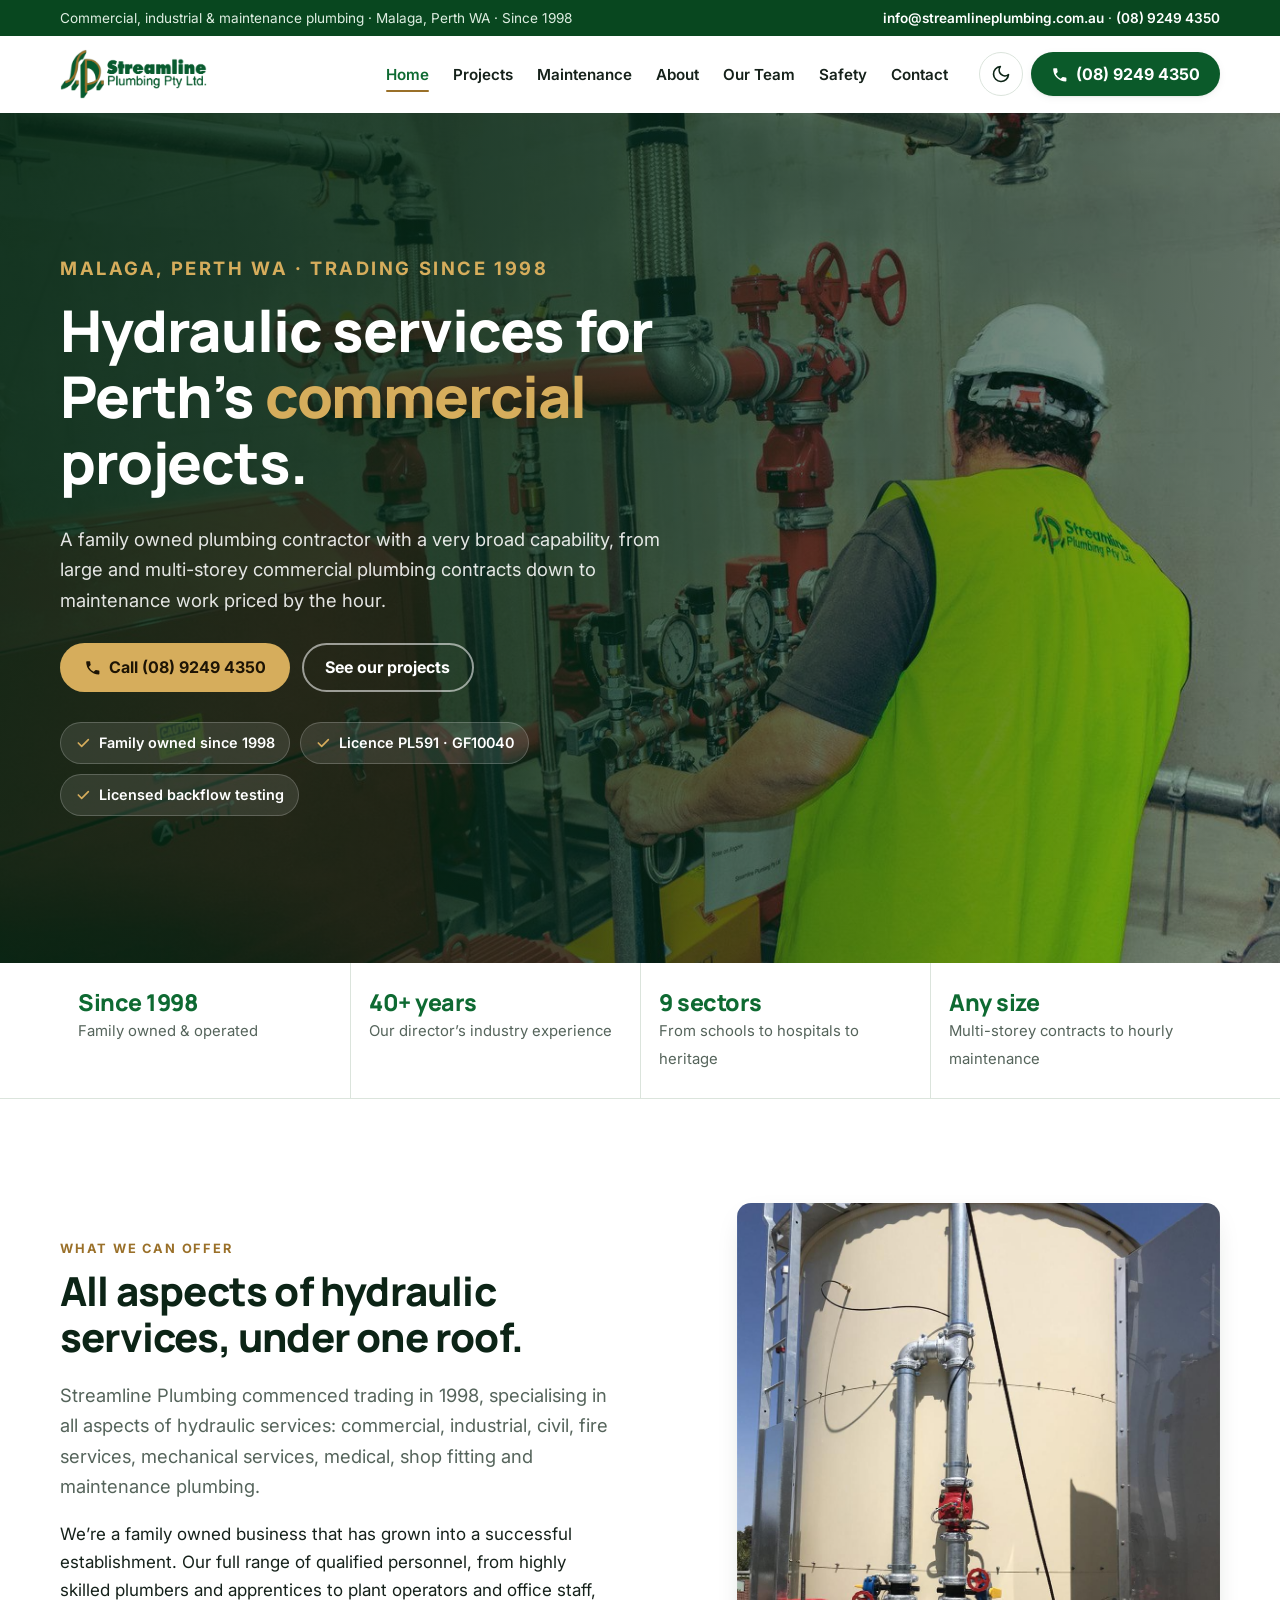
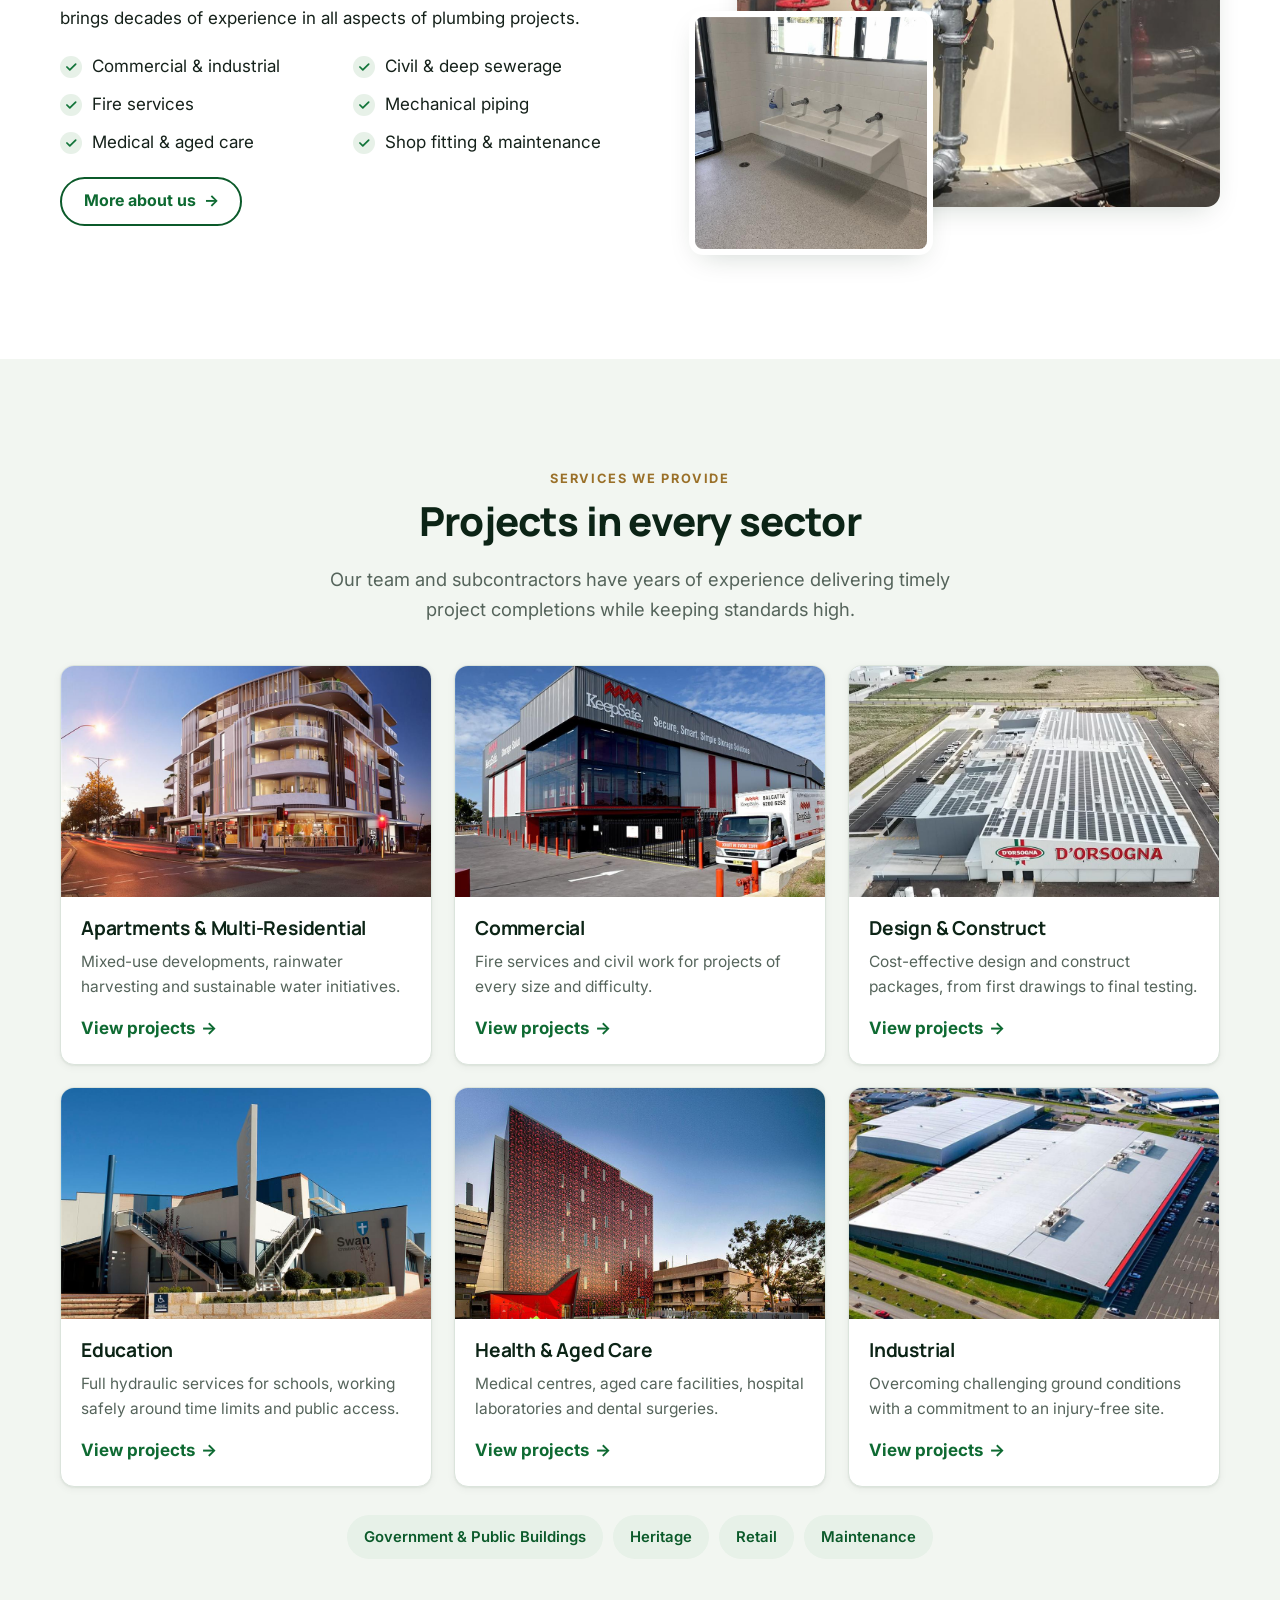
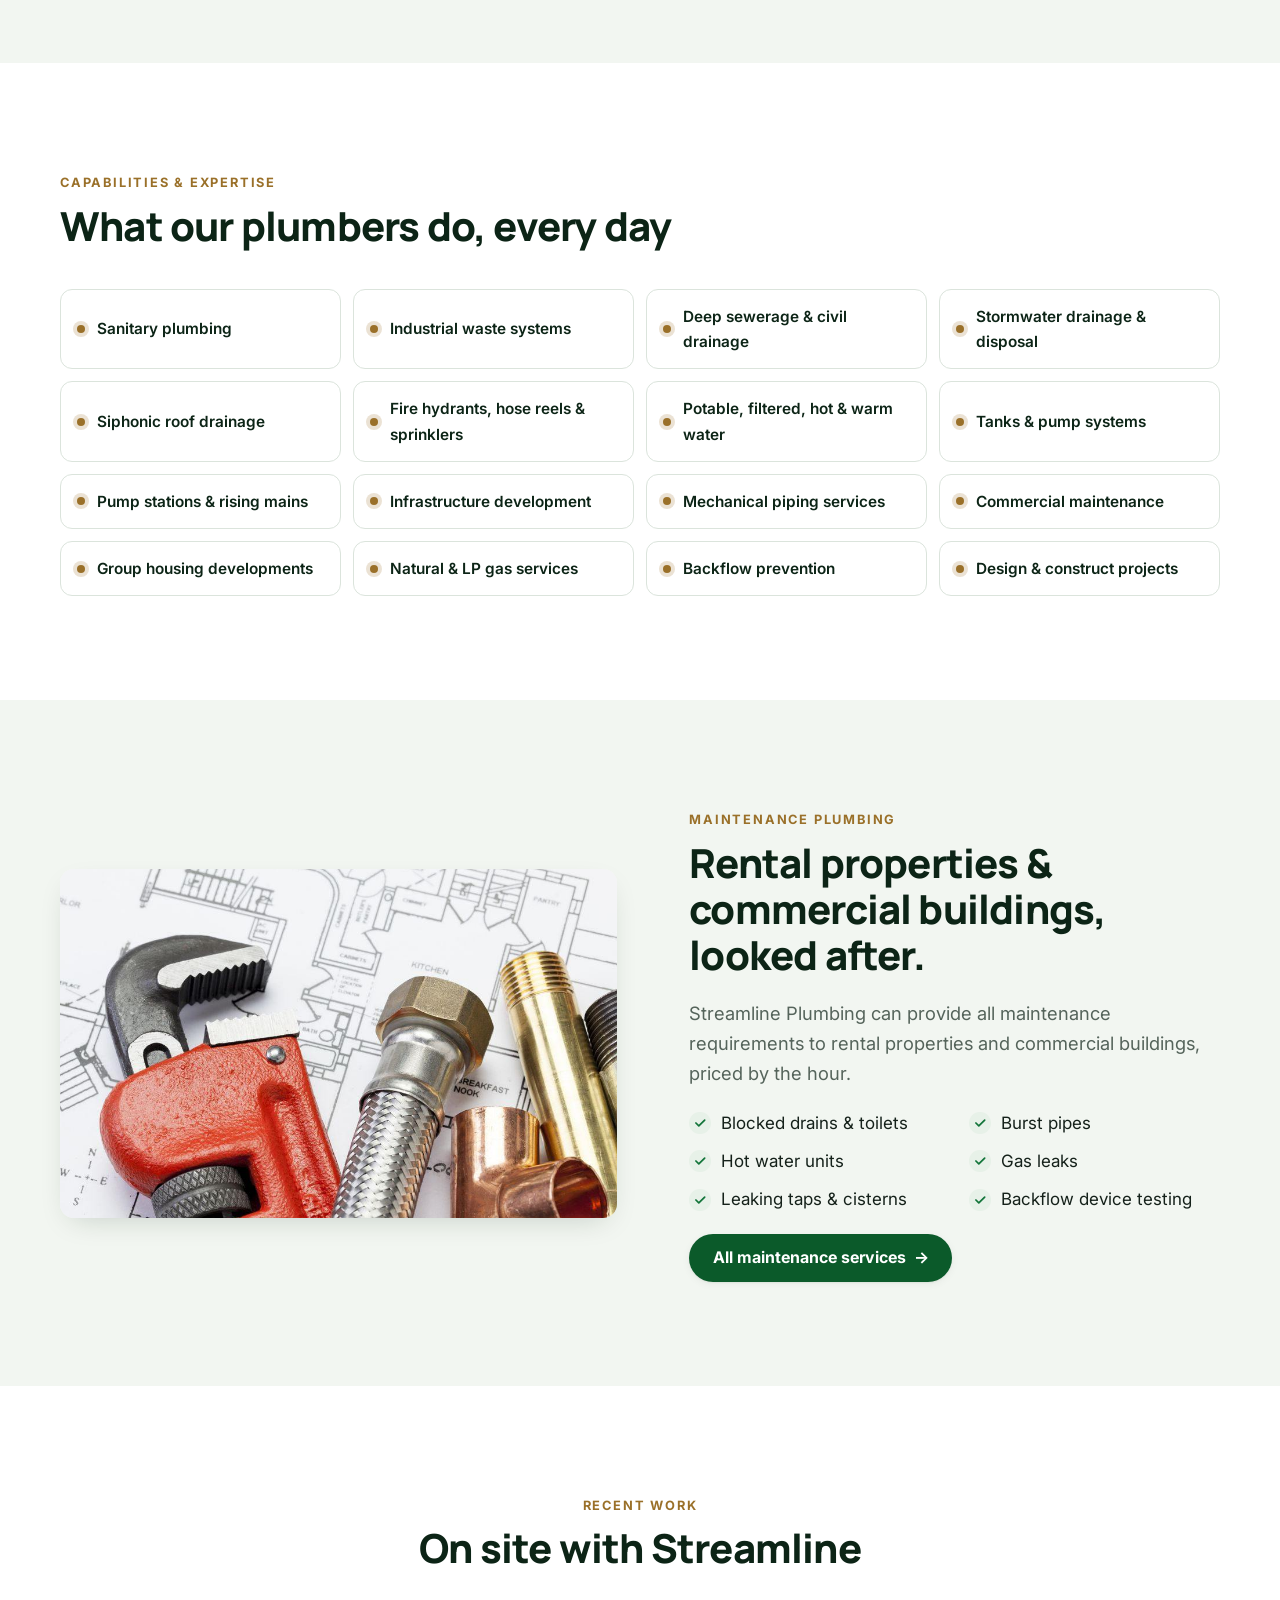
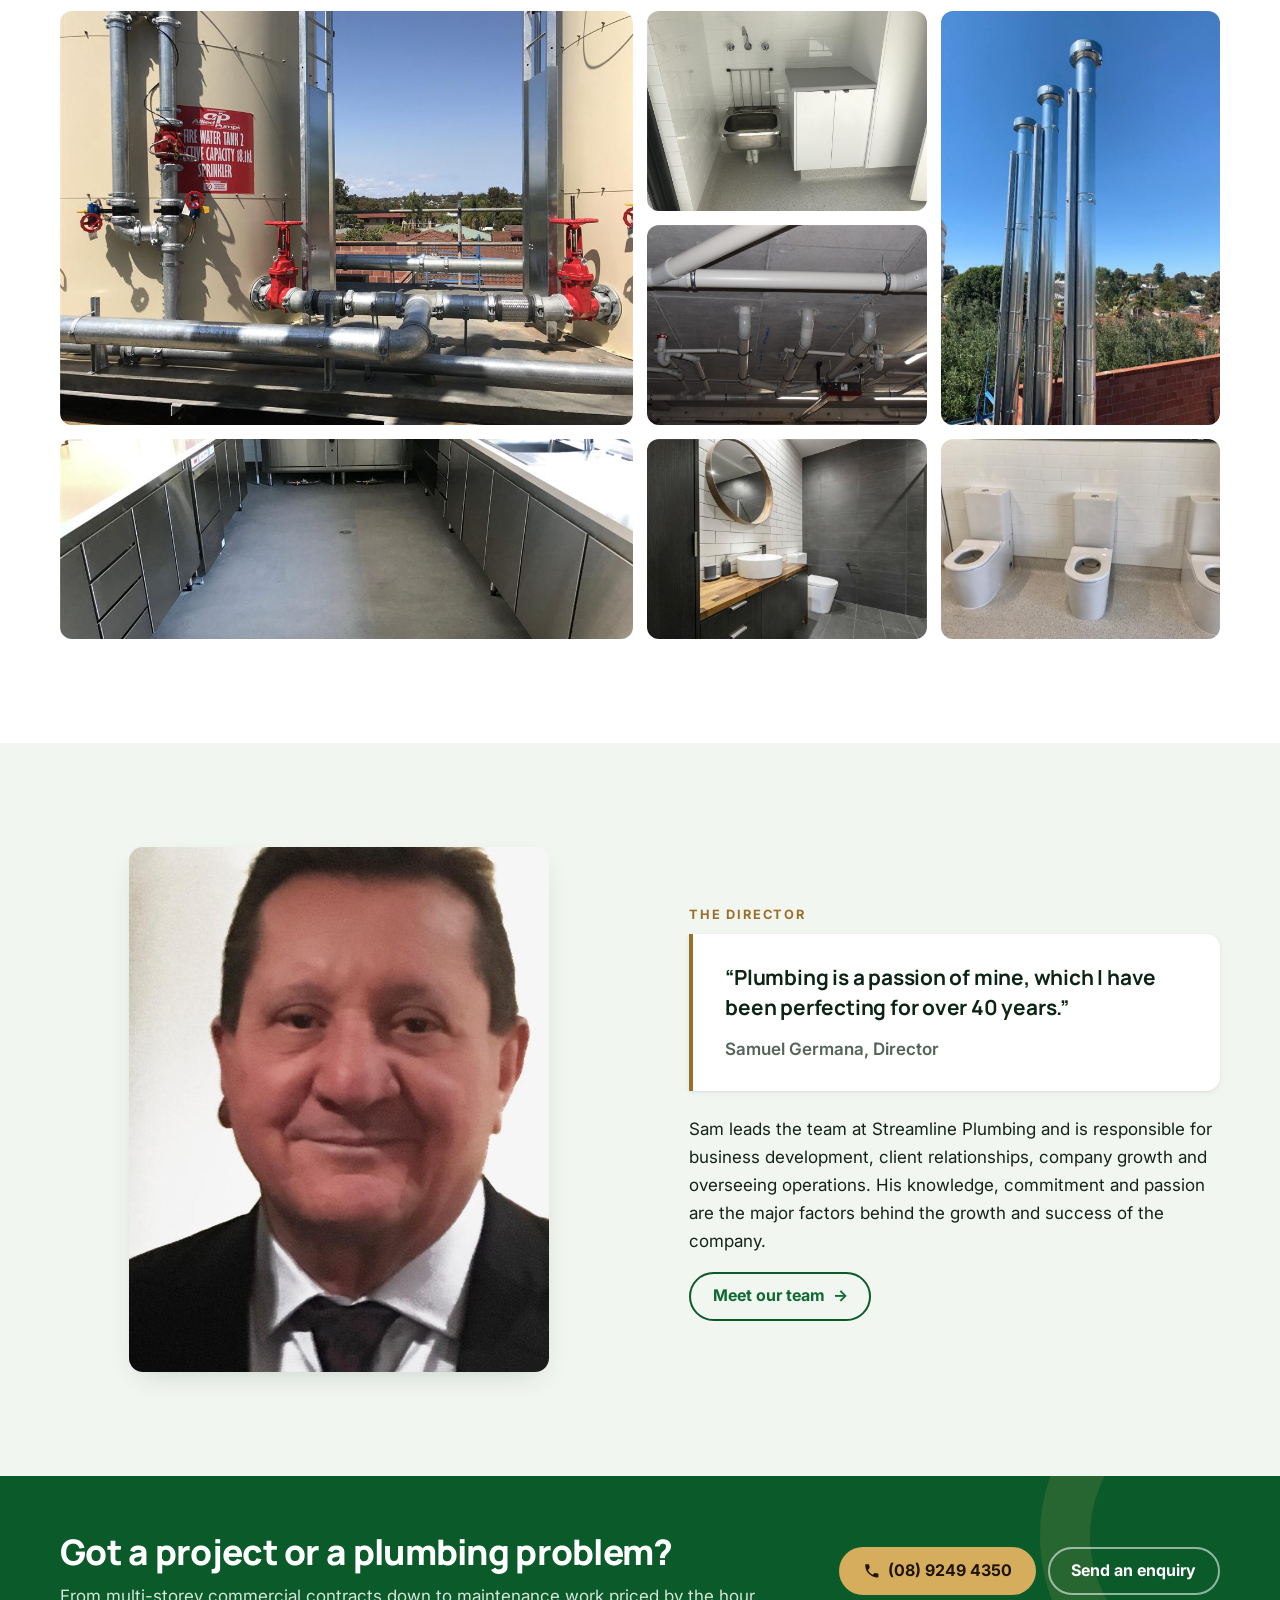
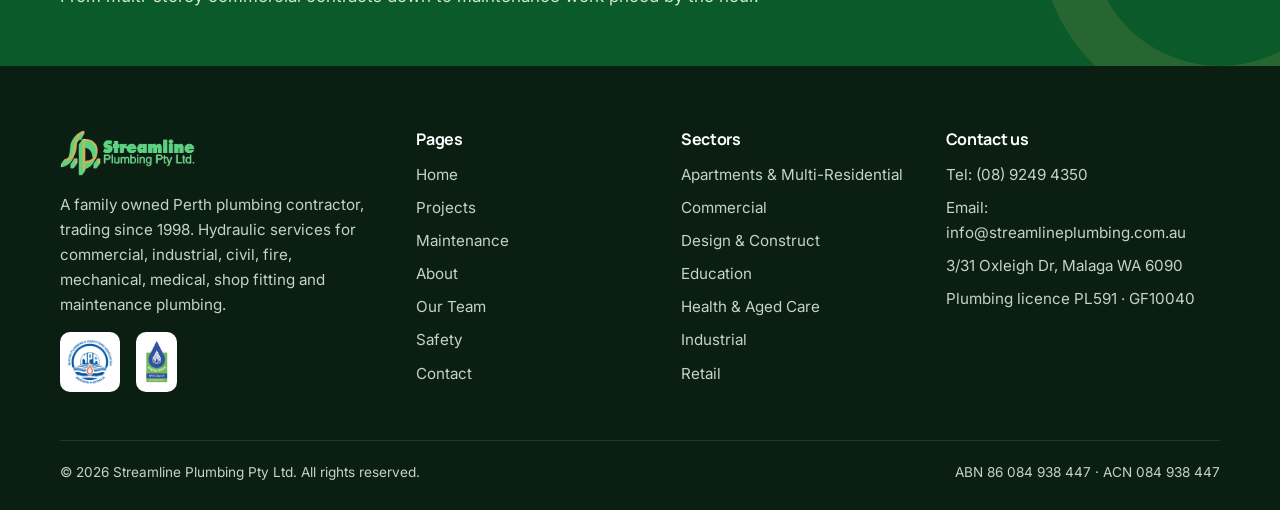
==== index.html @ 3150d374 "Initial commit: streamline-plumbing site" ====
<!DOCTYPE html>
<html lang="en-AU">
<head>
  <meta charset="utf-8">
  <meta name="viewport" content="width=device-width, initial-scale=1">
  <title>Streamline Plumbing | Commercial, Industrial &amp; Maintenance Plumbers, Malaga Perth</title>
  <meta name="description" content="Streamline Plumbing is a family owned Perth plumbing contractor trading since 1998. Commercial, industrial, civil, fire services, health, education and maintenance plumbing. Call (08) 9249 4350.">
  <meta name="theme-color" content="#0b5a2a">
  <script>(function(d){d.className+=' js';var t;try{t=localStorage.getItem('sp-theme')}catch(e){}if(t!=='light'&&t!=='dark'){t=window.matchMedia&&matchMedia('(prefers-color-scheme: dark)').matches?'dark':'light'}d.setAttribute('data-theme',t)})(document.documentElement);</script>
  <link rel="icon" href="images/logo.png">
  <link rel="preconnect" href="https://fonts.googleapis.com">
  <link rel="preconnect" href="https://fonts.gstatic.com" crossorigin>
  <link href="https://fonts.googleapis.com/css2?family=Inter:wght@400;600;700&family=Manrope:wght@700;800&display=swap" rel="stylesheet">
  <link rel="stylesheet" href="css/style.css">
</head>
<body>
<a class="skip" href="#main">Skip to content</a>

<div class="topbar">
  <div class="container">
    <span>Commercial, industrial &amp; maintenance plumbing<span class="t-hide"> &middot; Malaga, Perth WA &middot; Since 1998</span></span>
    <span class="t-hide"><a href="mailto:info@streamlineplumbing.com.au">info@streamlineplumbing.com.au</a> &middot; <a href="tel:+61892494350">(08) 9249 4350</a></span>
  </div>
</div>

<header class="site-header">
  <div class="container">
    <a class="brand" href="index.html" aria-label="Streamline Plumbing home">
      <img class="logo-light" src="images/logo.png" alt="Streamline Plumbing Pty Ltd" width="724" height="246">
      <img class="logo-dark" src="images/logo-dark.png" alt="Streamline Plumbing Pty Ltd" width="724" height="246">
    </a>
    <nav class="nav" id="site-nav" aria-label="Main">
      <a href="index.html" aria-current="page">Home</a>
      <a href="projects.html">Projects</a>
      <a href="maintenance.html">Maintenance</a>
      <a href="about.html">About</a>
      <a href="team.html">Our Team</a>
      <a href="safety.html">Safety</a>
      <a href="contact.html">Contact</a>
    </nav>
    <div class="header-actions">
      <button class="theme-toggle" type="button" aria-label="Switch to dark mode" aria-pressed="false">
        <svg class="i-moon" viewBox="0 0 24 24" fill="none" stroke="currentColor" stroke-width="2" stroke-linecap="round" stroke-linejoin="round" aria-hidden="true"><path d="M21 12.8A9 9 0 1 1 11.2 3a7 7 0 0 0 9.8 9.8z"/></svg>
        <svg class="i-sun" viewBox="0 0 24 24" fill="none" stroke="currentColor" stroke-width="2" stroke-linecap="round" aria-hidden="true"><circle cx="12" cy="12" r="4"/><path d="M12 2v2M12 20v2M4.9 4.9l1.4 1.4M17.7 17.7l1.4 1.4M2 12h2M20 12h2M4.9 19.1l1.4-1.4M17.7 6.3l1.4-1.4"/></svg>
      </button>
      <a class="btn btn--primary call-btn" href="tel:+61892494350" aria-label="Call Streamline Plumbing on (08) 9249 4350">
        <svg viewBox="0 0 24 24" fill="currentColor" aria-hidden="true"><path d="M6.6 10.8a15.1 15.1 0 0 0 6.6 6.6l2.2-2.2a1 1 0 0 1 1-.25 11.4 11.4 0 0 0 3.6.57 1 1 0 0 1 1 1V20a1 1 0 0 1-1 1A17 17 0 0 1 3 4a1 1 0 0 1 1-1h3.5a1 1 0 0 1 1 1c0 1.25.2 2.45.57 3.57a1 1 0 0 1-.25 1z"/></svg>
        <span class="call-label">(08) 9249 4350</span><span class="call-short">Call</span>
      </a>
      <button class="menu-toggle" type="button" aria-controls="site-nav" aria-expanded="false" aria-label="Open menu"><span></span></button>
    </div>
  </div>
</header>

<main id="main">

<section class="hero">
  <div class="hero-bg"><img src="images/hero-fire-services.jpg" alt="" width="1400" height="933" fetchpriority="high"></div>
  <div class="container">
    <div class="hero-copy">
      <p class="eyebrow">Malaga, Perth WA &middot; Trading since 1998</p>
      <h1>Hydraulic services for Perth&rsquo;s <em>commercial</em> projects.</h1>
      <p>A family owned plumbing contractor with a very broad capability, from large and multi-storey commercial plumbing contracts down to maintenance work priced by the hour.</p>
      <div class="hero-actions">
        <a class="btn btn--gold" href="tel:+61892494350"><svg viewBox="0 0 24 24" fill="currentColor" aria-hidden="true"><path d="M6.6 10.8a15.1 15.1 0 0 0 6.6 6.6l2.2-2.2a1 1 0 0 1 1-.25 11.4 11.4 0 0 0 3.6.57 1 1 0 0 1 1 1V20a1 1 0 0 1-1 1A17 17 0 0 1 3 4a1 1 0 0 1 1-1h3.5a1 1 0 0 1 1 1c0 1.25.2 2.45.57 3.57a1 1 0 0 1-.25 1z"/></svg> Call (08) 9249 4350</a>
        <a class="btn btn--ghost" href="projects.html">See our projects</a>
      </div>
      <ul class="hero-badges">
        <li><svg viewBox="0 0 24 24" fill="none" stroke="currentColor" stroke-width="2.5" stroke-linecap="round" stroke-linejoin="round" aria-hidden="true"><path d="M5 12l5 5L20 7"/></svg> Family owned since 1998</li>
        <li><svg viewBox="0 0 24 24" fill="none" stroke="currentColor" stroke-width="2.5" stroke-linecap="round" stroke-linejoin="round" aria-hidden="true"><path d="M5 12l5 5L20 7"/></svg> Licence PL591 &middot; GF10040</li>
        <li><svg viewBox="0 0 24 24" fill="none" stroke="currentColor" stroke-width="2.5" stroke-linecap="round" stroke-linejoin="round" aria-hidden="true"><path d="M5 12l5 5L20 7"/></svg> Licensed backflow testing</li>
      </ul>
    </div>
  </div>
</section>

<section class="stats" aria-label="At a glance">
  <div class="container">
    <div class="stat"><strong>Since 1998</strong><span>Family owned &amp; operated</span></div>
    <div class="stat"><strong>40+ years</strong><span>Our director&rsquo;s industry experience</span></div>
    <div class="stat"><strong>9 sectors</strong><span>From schools to hospitals to heritage</span></div>
    <div class="stat"><strong>Any size</strong><span>Multi-storey contracts to hourly maintenance</span></div>
  </div>
</section>

<section class="section">
  <div class="container split">
    <div>
      <span class="eyebrow">What we can offer</span>
      <h2>All aspects of hydraulic services, under one roof.</h2>
      <p class="lead">Streamline Plumbing commenced trading in 1998, specialising in all aspects of hydraulic services: commercial, industrial, civil, fire services, mechanical services, medical, shop fitting and maintenance plumbing.</p>
      <p>We&rsquo;re a family owned business that has grown into a successful establishment. Our full range of qualified personnel, from highly skilled plumbers and apprentices to plant operators and office staff, brings decades of experience in all aspects of plumbing projects.</p>
      <ul class="checks checks--2">
        <li>Commercial &amp; industrial</li>
        <li>Civil &amp; deep sewerage</li>
        <li>Fire services</li>
        <li>Mechanical piping</li>
        <li>Medical &amp; aged care</li>
        <li>Shop fitting &amp; maintenance</li>
      </ul>
      <a class="btn btn--outline" href="about.html">More about us <span aria-hidden="true">&rarr;</span></a>
    </div>
    <div class="media-stack">
      <div class="media media--tall"><img src="images/fire-tank-pipework.jpg" alt="Fire service pipework and valves installed beside a water tank" width="1000" height="1333" loading="lazy" decoding="async"></div>
      <div class="media media-small"><img src="images/washroom-troughs.jpg" alt="Commercial washroom with stainless steel troughs" width="1000" height="750" loading="lazy" decoding="async"></div>
    </div>
  </div>
</section>

<section class="section section--alt">
  <div class="container">
    <div class="center section-head">
      <span class="eyebrow">Services we provide</span>
      <h2>Projects in every sector</h2>
      <p class="lead">Our team and subcontractors have years of experience delivering timely project completions while keeping standards high.</p>
    </div>
    <div class="grid grid--3">
      <a class="card" href="projects.html#apartments">
        <div class="card-img"><img src="images/apartments-1.jpg" alt="" width="1000" height="754" loading="lazy" decoding="async"></div>
        <div class="card-body"><h3>Apartments &amp; Multi-Residential</h3><p>Mixed-use developments, rainwater harvesting and sustainable water initiatives.</p><span class="more">View projects <span aria-hidden="true">&rarr;</span></span></div>
      </a>
      <a class="card" href="projects.html#commercial">
        <div class="card-img"><img src="images/kbh-keepsafe-storage.jpg" alt="" width="1000" height="667" loading="lazy" decoding="async"></div>
        <div class="card-body"><h3>Commercial</h3><p>Fire services and civil work for projects of every size and difficulty.</p><span class="more">View projects <span aria-hidden="true">&rarr;</span></span></div>
      </a>
      <a class="card" href="projects.html#design-construct">
        <div class="card-img"><img src="images/dorsogna.jpg" alt="" width="1000" height="666" loading="lazy" decoding="async"></div>
        <div class="card-body"><h3>Design &amp; Construct</h3><p>Cost-effective design and construct packages, from first drawings to final testing.</p><span class="more">View projects <span aria-hidden="true">&rarr;</span></span></div>
      </a>
      <a class="card" href="projects.html#education">
        <div class="card-img"><img src="images/education-1.jpg" alt="" width="1000" height="645" loading="lazy" decoding="async"></div>
        <div class="card-body"><h3>Education</h3><p>Full hydraulic services for schools, working safely around time limits and public access.</p><span class="more">View projects <span aria-hidden="true">&rarr;</span></span></div>
      </a>
      <a class="card" href="projects.html#health">
        <div class="card-img"><img src="images/health-1.jpg" alt="" width="1000" height="775" loading="lazy" decoding="async"></div>
        <div class="card-body"><h3>Health &amp; Aged Care</h3><p>Medical centres, aged care facilities, hospital laboratories and dental surgeries.</p><span class="more">View projects <span aria-hidden="true">&rarr;</span></span></div>
      </a>
      <a class="card" href="projects.html#industrial">
        <div class="card-img"><img src="images/industrial-1.jpg" alt="" width="1000" height="576" loading="lazy" decoding="async"></div>
        <div class="card-body"><h3>Industrial</h3><p>Overcoming challenging ground conditions with a commitment to an injury-free site.</p><span class="more">View projects <span aria-hidden="true">&rarr;</span></span></div>
      </a>
    </div>
    <ul class="pills" style="justify-content:center;margin-top:28px">
      <li><a href="projects.html#government">Government &amp; Public Buildings</a></li>
      <li><a href="projects.html#heritage">Heritage</a></li>
      <li><a href="projects.html#retail">Retail</a></li>
      <li><a href="maintenance.html">Maintenance</a></li>
    </ul>
  </div>
</section>

<section class="section">
  <div class="container">
    <div class="section-head">
      <span class="eyebrow">Capabilities &amp; expertise</span>
      <h2>What our plumbers do, every day</h2>
    </div>
    <ul class="cap-grid">
      <li>Sanitary plumbing</li>
      <li>Industrial waste systems</li>
      <li>Deep sewerage &amp; civil drainage</li>
      <li>Stormwater drainage &amp; disposal</li>
      <li>Siphonic roof drainage</li>
      <li>Fire hydrants, hose reels &amp; sprinklers</li>
      <li>Potable, filtered, hot &amp; warm water</li>
      <li>Tanks &amp; pump systems</li>
      <li>Pump stations &amp; rising mains</li>
      <li>Infrastructure development</li>
      <li>Mechanical piping services</li>
      <li>Commercial maintenance</li>
      <li>Group housing developments</li>
      <li>Natural &amp; LP gas services</li>
      <li>Backflow prevention</li>
      <li>Design &amp; construct projects</li>
    </ul>
  </div>
</section>

<section class="section section--alt">
  <div class="container split split--rev">
    <div>
      <span class="eyebrow">Maintenance plumbing</span>
      <h2>Rental properties &amp; commercial buildings, looked after.</h2>
      <p class="lead">Streamline Plumbing can provide all maintenance requirements to rental properties and commercial buildings, priced by the hour.</p>
      <ul class="checks checks--2">
        <li>Blocked drains &amp; toilets</li>
        <li>Burst pipes</li>
        <li>Hot water units</li>
        <li>Gas leaks</li>
        <li>Leaking taps &amp; cisterns</li>
        <li>Backflow device testing</li>
      </ul>
      <a class="btn btn--primary" href="maintenance.html">All maintenance services <span aria-hidden="true">&rarr;</span></a>
    </div>
    <div class="media media--wide"><img src="images/maintenance-tools.jpg" alt="Plumbing tools and brass fittings" width="960" height="640" loading="lazy" decoding="async"></div>
  </div>
</section>

<section class="section">
  <div class="container">
    <div class="center section-head">
      <span class="eyebrow">Recent work</span>
      <h2>On site with Streamline</h2>
    </div>
    <div class="gallery">
      <figure class="g-tall g-wide"><img src="images/fire-services-pipework.jpg" alt="Red fire service pipework and valves" width="1000" height="750" loading="lazy" decoding="async"></figure>
      <figure><img src="images/accessible-washroom.jpg" alt="Accessible washroom fit-out" width="1000" height="750" loading="lazy" decoding="async"></figure>
      <figure class="g-tall"><img src="images/flue-stacks.jpg" alt="Stainless steel flue stacks on a rooftop" width="744" height="996" loading="lazy" decoding="async"></figure>
      <figure><img src="images/basement-pipework.jpg" alt="Stormwater and sewer pipework in a basement ceiling" width="1000" height="666" loading="lazy" decoding="async"></figure>
      <figure class="g-wide"><img src="images/commercial-kitchen.jpg" alt="Commercial kitchen fit-out" width="1000" height="750" loading="lazy" decoding="async"></figure>
      <figure><img src="images/bathroom-fitout.jpg" alt="Modern apartment bathroom" width="1000" height="636" loading="lazy" decoding="async"></figure>
      <figure><img src="images/toilet-block.jpg" alt="Washroom with a row of toilets" width="1000" height="596" loading="lazy" decoding="async"></figure>
    </div>
  </div>
</section>

<section class="section section--alt">
  <div class="container split">
    <div class="media media--tall" style="max-width:420px;margin:0 auto"><img src="images/sam-germana.jpg" alt="Samuel Germana, Director of Streamline Plumbing" width="711" height="992" loading="lazy" decoding="async"></div>
    <div>
      <span class="eyebrow">The director</span>
      <blockquote class="quote">
        <p>&ldquo;Plumbing is a passion of mine, which I have been perfecting for over 40 years.&rdquo;</p>
        <cite>Samuel Germana, Director</cite>
      </blockquote>
      <p style="margin-top:24px">Sam leads the team at Streamline Plumbing and is responsible for business development, client relationships, company growth and overseeing operations. His knowledge, commitment and passion are the major factors behind the growth and success of the company.</p>
      <a class="btn btn--outline" href="team.html">Meet our team <span aria-hidden="true">&rarr;</span></a>
    </div>
  </div>
</section>

<section class="cta-band">
  <div class="container">
    <div>
      <h2>Got a project or a plumbing problem?</h2>
      <p>From multi-storey commercial contracts down to maintenance work priced by the hour.</p>
    </div>
    <div class="cta-actions">
      <a class="btn btn--gold" href="tel:+61892494350"><svg viewBox="0 0 24 24" fill="currentColor" aria-hidden="true"><path d="M6.6 10.8a15.1 15.1 0 0 0 6.6 6.6l2.2-2.2a1 1 0 0 1 1-.25 11.4 11.4 0 0 0 3.6.57 1 1 0 0 1 1 1V20a1 1 0 0 1-1 1A17 17 0 0 1 3 4a1 1 0 0 1 1-1h3.5a1 1 0 0 1 1 1c0 1.25.2 2.45.57 3.57a1 1 0 0 1-.25 1z"/></svg> (08) 9249 4350</a>
      <a class="btn btn--ghost" href="contact.html">Send an enquiry</a>
    </div>
  </div>
</section>
</main>

<footer class="site-footer">
  <div class="container">
    <div class="footer-grid">
      <div>
        <img class="footer-logo" src="images/logo-dark.png" alt="Streamline Plumbing Pty Ltd" width="724" height="246" loading="lazy" decoding="async">
        <p>A family owned Perth plumbing contractor, trading since 1998. Hydraulic services for commercial, industrial, civil, fire, mechanical, medical, shop fitting and maintenance plumbing.</p>
        <div class="badges">
          <img src="images/mpa-badge.png" alt="Master Plumbers &amp; Gasfitters Association of Western Australia" width="220" height="220" loading="lazy" decoding="async">
          <img src="images/waterwise-specialist.jpg" alt="Waterwise Specialist" width="176" height="287" loading="lazy" decoding="async">
        </div>
      </div>
      <div>
        <h4>Pages</h4>
        <ul>
          <li><a href="index.html">Home</a></li>
          <li><a href="projects.html">Projects</a></li>
          <li><a href="maintenance.html">Maintenance</a></li>
          <li><a href="about.html">About</a></li>
          <li><a href="team.html">Our Team</a></li>
          <li><a href="safety.html">Safety</a></li>
          <li><a href="contact.html">Contact</a></li>
        </ul>
      </div>
      <div>
        <h4>Sectors</h4>
        <ul>
          <li><a href="projects.html#apartments">Apartments &amp; Multi-Residential</a></li>
          <li><a href="projects.html#commercial">Commercial</a></li>
          <li><a href="projects.html#design-construct">Design &amp; Construct</a></li>
          <li><a href="projects.html#education">Education</a></li>
          <li><a href="projects.html#health">Health &amp; Aged Care</a></li>
          <li><a href="projects.html#industrial">Industrial</a></li>
          <li><a href="projects.html#retail">Retail</a></li>
        </ul>
      </div>
      <div>
        <h4>Contact us</h4>
        <ul>
          <li>Tel: <a href="tel:+61892494350">(08) 9249 4350</a></li>
          <li>Email: <a href="mailto:info@streamlineplumbing.com.au">info@streamlineplumbing.com.au</a></li>
          <li>3/31 Oxleigh Dr, Malaga WA 6090</li>
          <li>Plumbing licence PL591 &middot; GF10040</li>
        </ul>
      </div>
    </div>
    <div class="footer-bottom">
      <span>&copy; <span id="year">2026</span> Streamline Plumbing Pty Ltd. All rights reserved.</span>
      <span>ABN 86 084 938 447 &middot; ACN 084 938 447</span>
    </div>
  </div>
</footer>

<div class="call-bar">
  <a class="btn btn--primary" href="tel:+61892494350"><svg viewBox="0 0 24 24" fill="currentColor" aria-hidden="true"><path d="M6.6 10.8a15.1 15.1 0 0 0 6.6 6.6l2.2-2.2a1 1 0 0 1 1-.25 11.4 11.4 0 0 0 3.6.57 1 1 0 0 1 1 1V20a1 1 0 0 1-1 1A17 17 0 0 1 3 4a1 1 0 0 1 1-1h3.5a1 1 0 0 1 1 1c0 1.25.2 2.45.57 3.57a1 1 0 0 1-.25 1z"/></svg> Call (08) 9249 4350</a>
</div>

<script src="js/main.js"></script>
</body>
</html>
---- css/style.css ----
/* Streamline Plumbing — rebuild mockup
   Brand: deep green + gold from the SP logo, refreshed. Every colour is a variable. */

:root {
  --green: #0b5a2a;
  --green-700: #08471f;
  --green-500: #13753a;
  --gold: #9a7029;
  --gold-soft: #d6ad5c;
  --bg: #ffffff;
  --bg-alt: #f2f6f1;
  --surface: #ffffff;
  --surface-2: #f7faf6;
  --text: #15211a;
  --heading: #0c2416;
  --muted: #55645b;
  --border: #dbe4dc;
  --link: #0e6a32;
  --accent: #0b5a2a;
  --accent-text: #ffffff;
  --accent-hover: #13753a;
  --gold-btn: #d6ad5c;
  --gold-btn-text: #1d1405;
  --chip: #e7f1e8;
  --chip-text: #0b5a2a;
  --header-bg: rgba(255, 255, 255, .86);
  --topbar-bg: #08471f;
  --topbar-text: #dfeee2;
  --hero-overlay: linear-gradient(100deg, rgba(5, 40, 20, .92) 0%, rgba(5, 40, 20, .78) 45%, rgba(5, 40, 20, .35) 100%);
  --band-bg: #0b5a2a;
  --band-text: #eaf5ec;
  --footer-bg: #0a1f12;
  --footer-text: #c3d3c7;
  --footer-head: #ffffff;
  --shadow-sm: 0 1px 2px rgba(10, 40, 20, .06), 0 2px 8px rgba(10, 40, 20, .05);
  --shadow: 0 10px 30px -12px rgba(10, 40, 20, .22);
  --shadow-lg: 0 24px 50px -20px rgba(10, 40, 20, .35);
  --focus: #d6ad5c;
  --radius: 14px;
  --ease: cubic-bezier(.2, .7, .2, 1);
  --fast: 180ms;
  --med: 320ms;
  color-scheme: light;
}

[data-theme="dark"] {
  --green: #2f9e5a;
  --green-700: #0b2d18;
  --green-500: #45b56f;
  --gold: #d6ad5c;
  --gold-soft: #e2bf78;
  --bg: #0c1410;
  --bg-alt: #111c15;
  --surface: #15221a;
  --surface-2: #192820;
  --text: #dfe9e2;
  --heading: #f2f7f3;
  --muted: #9fb2a5;
  --border: #263a2d;
  --link: #6fd096;
  --accent: #1d7a43;
  --accent-text: #ffffff;
  --accent-hover: #24904f;
  --gold-btn: #d6ad5c;
  --gold-btn-text: #1d1405;
  --chip: #1b3324;
  --chip-text: #8fdcac;
  --header-bg: rgba(12, 20, 16, .82);
  --topbar-bg: #07130b;
  --topbar-text: #a9c2b1;
  --hero-overlay: linear-gradient(100deg, rgba(4, 14, 8, .94) 0%, rgba(4, 14, 8, .82) 45%, rgba(4, 14, 8, .45) 100%);
  --band-bg: #10301d;
  --band-text: #dcefe2;
  --footer-bg: #070e0a;
  --footer-text: #9fb2a5;
  --footer-head: #eef5f0;
  --shadow-sm: 0 1px 2px rgba(0, 0, 0, .3);
  --shadow: 0 10px 30px -12px rgba(0, 0, 0, .6);
  --shadow-lg: 0 24px 50px -20px rgba(0, 0, 0, .75);
  color-scheme: dark;
}

/* ---------- Base ---------- */
*, *::before, *::after { box-sizing: border-box; }
html { scroll-behavior: smooth; -webkit-text-size-adjust: 100%; scroll-padding-top: 90px; }
body {
  margin: 0;
  font: 400 1.0625rem/1.65 "Inter", system-ui, -apple-system, "Segoe UI", Roboto, sans-serif;
  color: var(--text);
  background: var(--bg);
  overflow-x: hidden;
}
.theme-fade body, .theme-fade body * { transition: background-color var(--med) ease-out, color var(--med) ease-out, border-color var(--med) ease-out !important; }
img { max-width: 100%; height: auto; display: block; }
a { color: var(--link); text-underline-offset: 3px; }
h1, h2, h3, h4 { font-family: "Manrope", "Inter", system-ui, sans-serif; color: var(--heading); line-height: 1.15; margin: 0 0 .5em; letter-spacing: -.02em; }
h1 { font-size: clamp(2.1rem, 5.2vw, 3.6rem); font-weight: 800; }
h2 { font-size: clamp(1.7rem, 3.6vw, 2.5rem); font-weight: 800; }
h3 { font-size: 1.2rem; font-weight: 700; letter-spacing: -.01em; }
p { margin: 0 0 1em; }
ul { padding-left: 1.2em; }
:focus-visible { outline: 3px solid var(--focus); outline-offset: 3px; border-radius: 6px; }
.container { width: 100%; max-width: 1200px; margin: 0 auto; padding: 0 20px; }
.skip { position: absolute; left: 12px; top: -60px; z-index: 200; background: var(--accent); color: var(--accent-text); padding: 10px 16px; border-radius: 8px; transition: top var(--fast) ease-out; }
.skip:focus { top: 12px; }
.center { text-align: center; }
.center .lead { margin-left: auto; margin-right: auto; }
.eyebrow { display: inline-block; font-size: .8rem; font-weight: 700; letter-spacing: .14em; text-transform: uppercase; color: var(--gold); margin-bottom: .7em; }
.lead { font-size: 1.15rem; color: var(--muted); max-width: 680px; }
.muted { color: var(--muted); }

/* ---------- Buttons ---------- */
.btn {
  display: inline-flex; align-items: center; justify-content: center; gap: .5em;
  padding: .85em 1.35em; border-radius: 999px; border: 2px solid transparent;
  font: 700 1rem/1.1 "Inter", system-ui, sans-serif; text-decoration: none; cursor: pointer;
  transition: transform var(--fast) var(--ease), background-color var(--fast) ease-out, color var(--fast) ease-out, box-shadow var(--fast) ease-out, border-color var(--fast) ease-out;
}
.btn svg { width: 1.1em; height: 1.1em; flex: none; }
.btn:hover { transform: translateY(-2px); }
.btn:active { transform: translateY(0); }
.btn--primary { background: var(--accent); color: var(--accent-text); box-shadow: var(--shadow-sm); }
.btn--primary:hover { background: var(--accent-hover); box-shadow: var(--shadow); }
.btn--gold { background: var(--gold-btn); color: var(--gold-btn-text); }
.btn--gold:hover { background: #e4c07a; box-shadow: 0 10px 24px -10px rgba(214, 173, 92, .7); }
.btn--ghost { border-color: rgba(255, 255, 255, .55); color: #fff; }
.btn--ghost:hover { background: rgba(255, 255, 255, .12); border-color: #fff; }
.btn--outline { border-color: var(--accent); color: var(--link); background: transparent; }
.btn--outline:hover { background: var(--accent); color: var(--accent-text); }

/* ---------- Top bar + header ---------- */
.topbar { background: var(--topbar-bg); color: var(--topbar-text); font-size: .85rem; }
.topbar .container { display: flex; justify-content: space-between; gap: 16px; padding-top: 7px; padding-bottom: 7px; flex-wrap: wrap; }
.topbar a { color: #fff; text-decoration: none; font-weight: 600; }
.topbar a:hover { text-decoration: underline; }

.site-header {
  position: sticky; top: 0; z-index: 100;
  background: var(--header-bg);
  -webkit-backdrop-filter: saturate(160%) blur(12px); backdrop-filter: saturate(160%) blur(12px);
  border-bottom: 1px solid transparent;
  transition: box-shadow var(--med) ease-out, border-color var(--med) ease-out, background-color var(--med) ease-out;
}
.site-header.is-scrolled { box-shadow: var(--shadow); border-bottom-color: var(--border); }
.site-header .container { display: flex; align-items: center; gap: 20px; min-height: 76px; }
.brand { display: flex; align-items: center; flex: none; border-radius: 8px; }
.brand img { height: 50px; width: auto; transition: transform var(--fast) var(--ease); }
.brand:hover img { transform: scale(1.03); }
.logo-dark { display: none !important; }
[data-theme="dark"] .logo-light { display: none !important; }
[data-theme="dark"] .logo-dark { display: block !important; }

.nav { display: flex; align-items: center; gap: 2px; margin-left: auto; }
.nav a {
  position: relative; padding: 10px 11px; border-radius: 8px; color: var(--text);
  text-decoration: none; font-weight: 600; font-size: .95rem; white-space: nowrap;
  transition: color var(--fast) ease-out, background-color var(--fast) ease-out;
}
.nav a::after {
  content: ""; position: absolute; left: 11px; right: 11px; bottom: 5px; height: 2px; border-radius: 2px;
  background: var(--gold); transform: scaleX(0); transform-origin: left; transition: transform var(--med) var(--ease);
}
.nav a:hover { color: var(--link); background: var(--chip); }
.nav a:hover::after, .nav a[aria-current="page"]::after { transform: scaleX(1); }
.nav a[aria-current="page"] { color: var(--link); }

.header-actions { display: flex; align-items: center; gap: 8px; }
.theme-toggle, .menu-toggle {
  width: 44px; height: 44px; border-radius: 50%; border: 1px solid var(--border);
  background: var(--surface); color: var(--heading); display: inline-grid; place-items: center; cursor: pointer;
  transition: background-color var(--fast) ease-out, transform var(--fast) var(--ease), border-color var(--fast) ease-out;
}
.theme-toggle:hover, .menu-toggle:hover { background: var(--chip); transform: rotate(-8deg); }
.menu-toggle:hover { transform: none; }
.theme-toggle svg { width: 20px; height: 20px; }
.theme-toggle .i-sun { display: none; }
[data-theme="dark"] .theme-toggle .i-sun { display: block; }
[data-theme="dark"] .theme-toggle .i-moon { display: none; }
.call-btn { padding: .7em 1.1em; }
.call-short { display: none; }
.menu-toggle { display: none; position: relative; }
.menu-toggle span, .menu-toggle span::before, .menu-toggle span::after {
  content: ""; position: absolute; left: 50%; width: 18px; height: 2px; margin-left: -9px; border-radius: 2px;
  background: currentColor; transition: transform var(--med) var(--ease), opacity var(--fast) ease-out;
}
.menu-toggle span { top: 50%; margin-top: -1px; }
.menu-toggle span::before { top: -6px; left: 0; margin: 0; }
.menu-toggle span::after { top: 6px; left: 0; margin: 0; }
.menu-open .menu-toggle span { background: transparent; }
.menu-open .menu-toggle span::before { transform: translateY(6px) rotate(45deg); background: var(--heading); }
.menu-open .menu-toggle span::after { transform: translateY(-6px) rotate(-45deg); background: var(--heading); }

@media (max-width: 1080px) {
  .menu-toggle { display: inline-grid; }
  .nav {
    position: absolute; top: 100%; left: 0; right: 0; margin: 0;
    flex-direction: column; align-items: stretch; gap: 0; padding: 8px 16px 18px;
    background: var(--surface); border-bottom: 1px solid var(--border); box-shadow: var(--shadow-lg);
    max-height: calc(100vh - 80px); overflow-y: auto;
    opacity: 0; visibility: hidden; transform: translateY(-10px);
    transition: opacity var(--med) ease-out, transform var(--med) var(--ease), visibility 0s linear var(--med);
  }
  .menu-open .nav { opacity: 1; visibility: visible; transform: none; transition: opacity var(--med) ease-out, transform var(--med) var(--ease), visibility 0s; }
  .nav a { padding: 14px 10px; font-size: 1.05rem; border-bottom: 1px solid var(--border); border-radius: 0; }
  .nav a:last-child { border-bottom: 0; }
  .nav a::after { left: 10px; right: auto; width: 28px; bottom: 8px; }
  .header-actions { margin-left: auto; }
}
@media (max-width: 640px) {
  .topbar .t-hide { display: none; }
  .topbar .container { justify-content: center; text-align: center; }
  .brand img { height: 40px; }
  .site-header .container { min-height: 66px; gap: 10px; }
  .call-btn { padding: .65em .95em; }
  .call-label { display: none; }
  .call-short { display: inline; }
  html { scroll-padding-top: 76px; }
}
@media (max-width: 380px) {
  .brand img { height: 34px; }
  .header-actions { gap: 6px; }
  .theme-toggle, .menu-toggle { width: 40px; height: 40px; }
}

/* ---------- Hero ---------- */
.hero { position: relative; color: #fff; overflow: hidden; isolation: isolate; }
.hero-bg { position: absolute; inset: 0; z-index: -2; }
.hero-bg img { width: 100%; height: 100%; object-fit: cover; object-position: 70% 40%; }
.hero::before { content: ""; position: absolute; inset: 0; z-index: -1; background: var(--hero-overlay); }
.hero .container { padding-top: clamp(72px, 12vw, 140px); padding-bottom: clamp(72px, 11vw, 130px); }
.hero-copy { max-width: 680px; }
.hero h1 { color: #fff; }
.hero h1 em { font-style: normal; color: var(--gold-soft); }
.hero p { font-size: 1.15rem; color: rgba(255, 255, 255, .88); max-width: 600px; }
.hero .eyebrow { color: var(--gold-soft); }
.hero-actions { display: flex; flex-wrap: wrap; gap: 12px; margin-top: 28px; }
.hero-badges { display: flex; flex-wrap: wrap; gap: 10px; margin-top: 30px; padding: 0; list-style: none; }
.hero-badges li { display: inline-flex; align-items: center; gap: 8px; padding: 8px 14px; border-radius: 999px; background: rgba(255, 255, 255, .1); border: 1px solid rgba(255, 255, 255, .2); font-size: .9rem; font-weight: 600; }
.hero-badges svg { width: 16px; height: 16px; color: var(--gold-soft); }

.page-hero { position: relative; color: #fff; isolation: isolate; overflow: hidden; }
.page-hero::before { content: ""; position: absolute; inset: 0; z-index: -1; background: var(--hero-overlay); }
.page-hero .hero-bg img { object-position: 50% 50%; }
.page-hero .container { padding-top: clamp(56px, 8vw, 96px); padding-bottom: clamp(48px, 7vw, 84px); }
.page-hero h1 { color: #fff; font-size: clamp(2rem, 4.6vw, 3.1rem); }
.page-hero p { color: rgba(255, 255, 255, .88); font-size: 1.12rem; max-width: 640px; margin: 0; }
.page-hero .eyebrow { color: var(--gold-soft); }
.crumbs { font-size: .88rem; margin-bottom: 14px; color: rgba(255, 255, 255, .75); }
.crumbs a { color: #fff; }

/* ---------- Stats ---------- */
.stats { background: var(--surface); border-bottom: 1px solid var(--border); }
.stats .container { display: grid; grid-template-columns: repeat(4, 1fr); }
.stat { padding: 26px 18px; border-left: 1px solid var(--border); }
.stat:first-child { border-left: 0; }
.stat strong { display: block; font: 800 1.45rem/1.2 "Manrope", sans-serif; color: var(--link); letter-spacing: -.02em; }
.stat span { color: var(--muted); font-size: .93rem; }
@media (max-width: 860px) {
  .stats .container { grid-template-columns: 1fr 1fr; }
  .stat:nth-child(3) { border-left: 0; }
  .stat:nth-child(n+3) { border-top: 1px solid var(--border); }
}

/* ---------- Sections ---------- */
.section { padding: clamp(64px, 9vw, 104px) 0; }
.section--alt { background: var(--bg-alt); }
.section-head { margin-bottom: 40px; }
.split { display: grid; grid-template-columns: 1.05fr 1fr; gap: clamp(32px, 6vw, 72px); align-items: center; }
.split--rev > :first-child { order: 2; }
.split > *, .grid > *, .footer-grid > * { min-width: 0; }
.contact-list a, .site-footer a { overflow-wrap: anywhere; }
@media (max-width: 860px) {
  .split { grid-template-columns: 1fr; }
  .split--rev > :first-child { order: 0; }
}
.media { position: relative; border-radius: var(--radius); overflow: hidden; box-shadow: var(--shadow); background: var(--surface-2); }
.media img { width: 100%; height: 100%; object-fit: cover; transition: transform 400ms var(--ease); }
.media:hover img { transform: scale(1.04); }
.media--tall { aspect-ratio: 4 / 5; }
.media--wide { aspect-ratio: 16 / 10; }
.media-stack { position: relative; padding: 0 0 48px 48px; }
.media-stack .media-small { position: absolute; left: 0; bottom: 0; width: 46%; border: 6px solid var(--bg); aspect-ratio: 1; }
.section--alt .media-stack .media-small { border-color: var(--bg-alt); }
@media (max-width: 520px) { .media-stack { padding: 0 0 32px 24px; } }

.checks { list-style: none; padding: 0; margin: 1.2em 0; display: grid; gap: 10px; }
.checks li { position: relative; padding-left: 32px; }
.checks li::before {
  content: ""; position: absolute; left: 0; top: .2em; width: 22px; height: 22px; border-radius: 50%;
  background: var(--chip) url("data:image/svg+xml,%3Csvg xmlns='http://www.w3.org/2000/svg' viewBox='0 0 24 24' fill='none' stroke='%2313753a' stroke-width='3' stroke-linecap='round' stroke-linejoin='round'%3E%3Cpath d='M5 12l5 5L20 7'/%3E%3C/svg%3E") center / 14px no-repeat;
}
[data-theme="dark"] .checks li::before { background-image: url("data:image/svg+xml,%3Csvg xmlns='http://www.w3.org/2000/svg' viewBox='0 0 24 24' fill='none' stroke='%238fdcac' stroke-width='3' stroke-linecap='round' stroke-linejoin='round'%3E%3Cpath d='M5 12l5 5L20 7'/%3E%3C/svg%3E"); }
.checks--2 { grid-template-columns: 1fr 1fr; column-gap: 28px; }
@media (max-width: 600px) { .checks--2 { grid-template-columns: 1fr; } }

/* ---------- Grids + cards ---------- */
.grid { display: grid; gap: 22px; }
.grid--3 { grid-template-columns: repeat(3, 1fr); }
.grid--4 { grid-template-columns: repeat(4, 1fr); }
.grid--2 { grid-template-columns: repeat(2, 1fr); }
@media (max-width: 1000px) { .grid--4 { grid-template-columns: repeat(3, 1fr); } }
@media (max-width: 860px) { .grid--3, .grid--4 { grid-template-columns: repeat(2, 1fr); } }
@media (max-width: 560px) { .grid--2, .grid--3, .grid--4 { grid-template-columns: 1fr; } }

.card {
  display: flex; flex-direction: column; background: var(--surface); border: 1px solid var(--border);
  border-radius: var(--radius); overflow: hidden; color: inherit; text-decoration: none; box-shadow: var(--shadow-sm);
  transition: transform var(--med) var(--ease), box-shadow var(--med) ease-out, border-color var(--med) ease-out;
}
a.card:hover { transform: translateY(-4px); box-shadow: var(--shadow-lg); border-color: color-mix(in srgb, var(--green) 40%, var(--border)); }
.card-img { aspect-ratio: 16 / 10; overflow: hidden; background: var(--surface-2); }
.card-img img { width: 100%; height: 100%; object-fit: cover; transition: transform 400ms var(--ease); }
.card:hover .card-img img { transform: scale(1.06); }
.card-body { padding: 20px 20px 22px; display: flex; flex-direction: column; flex: 1; }
.card-body p { color: var(--muted); font-size: .97rem; margin-bottom: 14px; }
.card .more { margin-top: auto; font-weight: 700; color: var(--link); display: inline-flex; align-items: center; gap: 6px; }
.card .more span { transition: transform var(--fast) var(--ease); }
a.card:hover .more span { transform: translateX(4px); }

.feature { padding: 26px; }
.icon {
  width: 48px; height: 48px; border-radius: 12px; display: grid; place-items: center; margin-bottom: 14px;
  background: var(--chip); color: var(--chip-text);
}
.icon svg { width: 24px; height: 24px; }

/* capability tiles */
.cap-grid { display: grid; grid-template-columns: repeat(4, 1fr); gap: 12px; list-style: none; padding: 0; margin: 0; }
.cap-grid li {
  display: flex; align-items: center; gap: 12px; padding: 14px 16px; border-radius: 12px;
  background: var(--surface); border: 1px solid var(--border); font-weight: 600; font-size: .96rem; color: var(--heading);
  transition: transform var(--fast) var(--ease), border-color var(--fast) ease-out, box-shadow var(--fast) ease-out;
}
.cap-grid li:hover { transform: translateY(-2px); border-color: var(--green); box-shadow: var(--shadow-sm); }
.cap-grid li::before { content: ""; flex: none; width: 8px; height: 8px; border-radius: 50%; background: var(--gold); box-shadow: 0 0 0 4px color-mix(in srgb, var(--gold) 20%, transparent); }
@media (max-width: 1000px) { .cap-grid { grid-template-columns: repeat(2, 1fr); } }
@media (max-width: 520px) { .cap-grid { grid-template-columns: 1fr; } }

/* pills */
.pills { display: flex; flex-wrap: wrap; gap: 10px; list-style: none; padding: 0; margin: 0; }
.pills a, .pills li > span {
  display: inline-block; padding: 9px 16px; border-radius: 999px; background: var(--chip); color: var(--chip-text);
  font-weight: 600; font-size: .93rem; text-decoration: none; border: 1px solid transparent;
  transition: background-color var(--fast) ease-out, color var(--fast) ease-out, transform var(--fast) var(--ease);
}
.pills a:hover { background: var(--accent); color: var(--accent-text); transform: translateY(-2px); }

/* gallery */
.gallery { display: grid; grid-template-columns: repeat(4, 1fr); grid-auto-rows: 200px; gap: 14px; }
.gallery figure { margin: 0; border-radius: 12px; overflow: hidden; background: var(--surface-2); }
.gallery img { width: 100%; height: 100%; object-fit: cover; transition: transform 400ms var(--ease); }
.gallery figure:hover img { transform: scale(1.06); }
.gallery .g-tall { grid-row: span 2; }
.gallery .g-wide { grid-column: span 2; }
@media (max-width: 860px) { .gallery { grid-template-columns: repeat(2, 1fr); grid-auto-rows: 170px; } }

/* quote */
.quote { position: relative; margin: 0; padding: 28px 28px 28px 32px; border-left: 4px solid var(--gold); background: var(--surface); border-radius: 0 var(--radius) var(--radius) 0; box-shadow: var(--shadow-sm); }
.quote p { font: 700 1.3rem/1.45 "Manrope", sans-serif; color: var(--heading); margin: 0 0 12px; letter-spacing: -.01em; }
.quote cite { font-style: normal; color: var(--muted); font-weight: 600; }

/* sector blocks (projects page) */
.sector { padding: clamp(56px, 8vw, 88px) 0; border-top: 1px solid var(--border); }
.sector:nth-of-type(even) { background: var(--bg-alt); }
.sector .split { align-items: start; }
.sector-photos { display: grid; grid-template-columns: 1fr 1fr; gap: 12px; }
.sector-photos .media:first-child { grid-column: 1 / -1; aspect-ratio: 16 / 10; }
.sector-photos .media { aspect-ratio: 4 / 3; }
.sector-photos .media:only-child { aspect-ratio: 16 / 10; }
.projects-list { list-style: none; padding: 0; margin: 14px 0 0; display: grid; gap: 8px; }
.projects-list li {
  display: flex; align-items: center; gap: 10px; padding: 11px 14px; border-radius: 10px;
  background: var(--surface); border: 1px solid var(--border); font-weight: 600; font-size: .96rem;
}
.projects-list li svg { width: 18px; height: 18px; color: var(--gold); flex: none; }
.sector h3.sub { font-size: .82rem; letter-spacing: .14em; text-transform: uppercase; color: var(--gold); margin-top: 24px; }
.sector-nav { position: sticky; top: 76px; z-index: 50; background: var(--header-bg); -webkit-backdrop-filter: blur(12px); backdrop-filter: blur(12px); border-bottom: 1px solid var(--border); }
.sector-nav .pills { padding: 12px 0; gap: 8px; }
.sector-nav .pills a { white-space: nowrap; padding: 7px 14px; font-size: .88rem; }
html:has(.sector-nav) { scroll-padding-top: 150px; }
@media (max-width: 1000px) {
  .sector-nav .pills { flex-wrap: nowrap; overflow-x: auto; scrollbar-width: none; -webkit-mask-image: linear-gradient(90deg, #000 85%, transparent); mask-image: linear-gradient(90deg, #000 85%, transparent); }
  .sector-nav .pills::-webkit-scrollbar { display: none; }
}
@media (max-width: 640px) { .sector-nav { top: 66px; } html:has(.sector-nav) { scroll-padding-top: 130px; } }

/* info cards (maintenance + contact) */
.info-card { background: var(--surface); border: 1px solid var(--border); border-radius: var(--radius); padding: 26px; box-shadow: var(--shadow-sm); }
.info-card h3 { display: flex; align-items: center; gap: 10px; }
.contact-list { list-style: none; padding: 0; margin: 0; display: grid; gap: 18px; }
.contact-list li { display: flex; gap: 14px; align-items: flex-start; }
.contact-list .icon { margin: 0; flex: none; }
.contact-list strong { display: block; color: var(--heading); }
.contact-list a { font-weight: 600; }

/* badges */
.badges { display: flex; gap: 16px; align-items: center; flex-wrap: wrap; }
.badges img { height: 74px; width: auto; background: #fff; border-radius: 10px; padding: 6px; }

/* ---------- CTA band ---------- */
.cta-band { background: var(--band-bg); color: var(--band-text); position: relative; overflow: hidden; }
.cta-band::after { content: ""; position: absolute; right: -120px; top: -120px; width: 360px; height: 360px; border-radius: 50%; border: 50px solid rgba(214, 173, 92, .14); pointer-events: none; }
.cta-band .container { display: flex; align-items: center; justify-content: space-between; gap: 28px; padding-top: 56px; padding-bottom: 56px; flex-wrap: wrap; position: relative; z-index: 1; }
.cta-band h2 { color: #fff; margin-bottom: .25em; font-size: clamp(1.6rem, 3.2vw, 2.2rem); }
.cta-band p { margin: 0; color: var(--band-text); opacity: .9; }
.cta-actions { display: flex; flex-wrap: wrap; gap: 12px; }

/* ---------- Form ---------- */
.form { display: grid; gap: 16px; }
.form-row { display: grid; grid-template-columns: 1fr 1fr; gap: 16px; }
@media (max-width: 560px) { .form-row { grid-template-columns: 1fr; } }
.form label { display: block; font-weight: 600; font-size: .93rem; margin-bottom: 6px; color: var(--heading); }
.form input, .form select, .form textarea {
  width: 100%; font: inherit; font-size: 1rem; color: var(--text); background: var(--surface-2);
  border: 1px solid var(--border); border-radius: 10px; padding: 12px 14px;
  transition: border-color var(--fast) ease-out, box-shadow var(--fast) ease-out, background-color var(--fast) ease-out;
}
.form textarea { min-height: 140px; resize: vertical; }
.form input:focus, .form select:focus, .form textarea:focus { outline: none; border-color: var(--green); box-shadow: 0 0 0 4px color-mix(in srgb, var(--green) 22%, transparent); background: var(--surface); }
.form-note { font-size: .88rem; color: var(--muted); margin: 0; }
.map { border: 0; width: 100%; height: 100%; min-height: 320px; border-radius: var(--radius); display: block; }
[data-theme="dark"] .map { filter: invert(.9) hue-rotate(180deg) saturate(.7); }

/* ---------- Footer ---------- */
.site-footer { background: var(--footer-bg); color: var(--footer-text); font-size: .95rem; }
.site-footer .container { padding-top: 64px; }
.footer-grid { display: grid; grid-template-columns: 1.4fr 1fr 1fr 1.2fr; gap: 36px; }
@media (max-width: 900px) { .footer-grid { grid-template-columns: 1fr 1fr; } }
@media (max-width: 560px) { .footer-grid { grid-template-columns: 1fr; } }
.site-footer h4 { color: var(--footer-head); font-size: 1rem; margin-bottom: 14px; }
.site-footer ul { list-style: none; padding: 0; margin: 0; display: grid; gap: 8px; }
.site-footer a { color: var(--footer-text); text-decoration: none; transition: color var(--fast) ease-out; }
.site-footer a:hover { color: #fff; text-decoration: underline; }
.footer-logo { height: 46px; width: auto; margin-bottom: 16px; }
.footer-bottom { margin-top: 48px; padding: 20px 0 26px; border-top: 1px solid rgba(255, 255, 255, .1); display: flex; flex-wrap: wrap; gap: 8px 24px; justify-content: space-between; font-size: .85rem; }
.site-footer .badges img { height: 60px; }

/* ---------- Back to top + mobile call bar ---------- */
.to-top {
  position: fixed; right: 18px; bottom: 22px; z-index: 90; width: 46px; height: 46px; border-radius: 50%;
  border: 0; background: var(--accent); color: var(--accent-text); display: grid; place-items: center; cursor: pointer;
  box-shadow: var(--shadow); opacity: 0; visibility: hidden; transform: translateY(12px);
  transition: opacity var(--med) ease-out, transform var(--med) var(--ease), visibility 0s linear var(--med), background-color var(--fast) ease-out;
}
.to-top svg { width: 20px; height: 20px; }
.to-top.is-visible { opacity: 1; visibility: visible; transform: none; transition: opacity var(--med) ease-out, transform var(--med) var(--ease), visibility 0s, background-color var(--fast) ease-out; }
.to-top:hover { background: var(--accent-hover); }

.call-bar { display: none; }
@media (max-width: 760px) {
  .call-bar {
    display: flex; position: fixed; left: 0; right: 0; bottom: 0; z-index: 95; gap: 10px;
    padding: 10px 14px calc(10px + env(safe-area-inset-bottom)); background: var(--header-bg);
    -webkit-backdrop-filter: blur(12px); backdrop-filter: blur(12px); border-top: 1px solid var(--border);
    box-shadow: 0 -8px 24px -12px rgba(0, 0, 0, .25);
  }
  .call-bar .btn { flex: 1; padding: .8em 1em; }
  body { padding-bottom: 76px; }
  .to-top { bottom: 90px; right: 14px; }
}

/* ---------- Reveal on scroll ---------- */
.js .reveal { opacity: 0; transform: translateY(22px); }
.js .reveal.is-in {
  opacity: 1; transform: none;
  transition: opacity 400ms ease-out var(--delay, 0ms), transform 400ms var(--ease) var(--delay, 0ms);
}

@media (prefers-reduced-motion: reduce) {
  html { scroll-behavior: auto; }
  *, *::before, *::after { animation: none !important; transition: none !important; }
  .js .reveal { opacity: 1; transform: none; }
  .media:hover img, .card:hover .card-img img, .gallery figure:hover img { transform: none; }
}
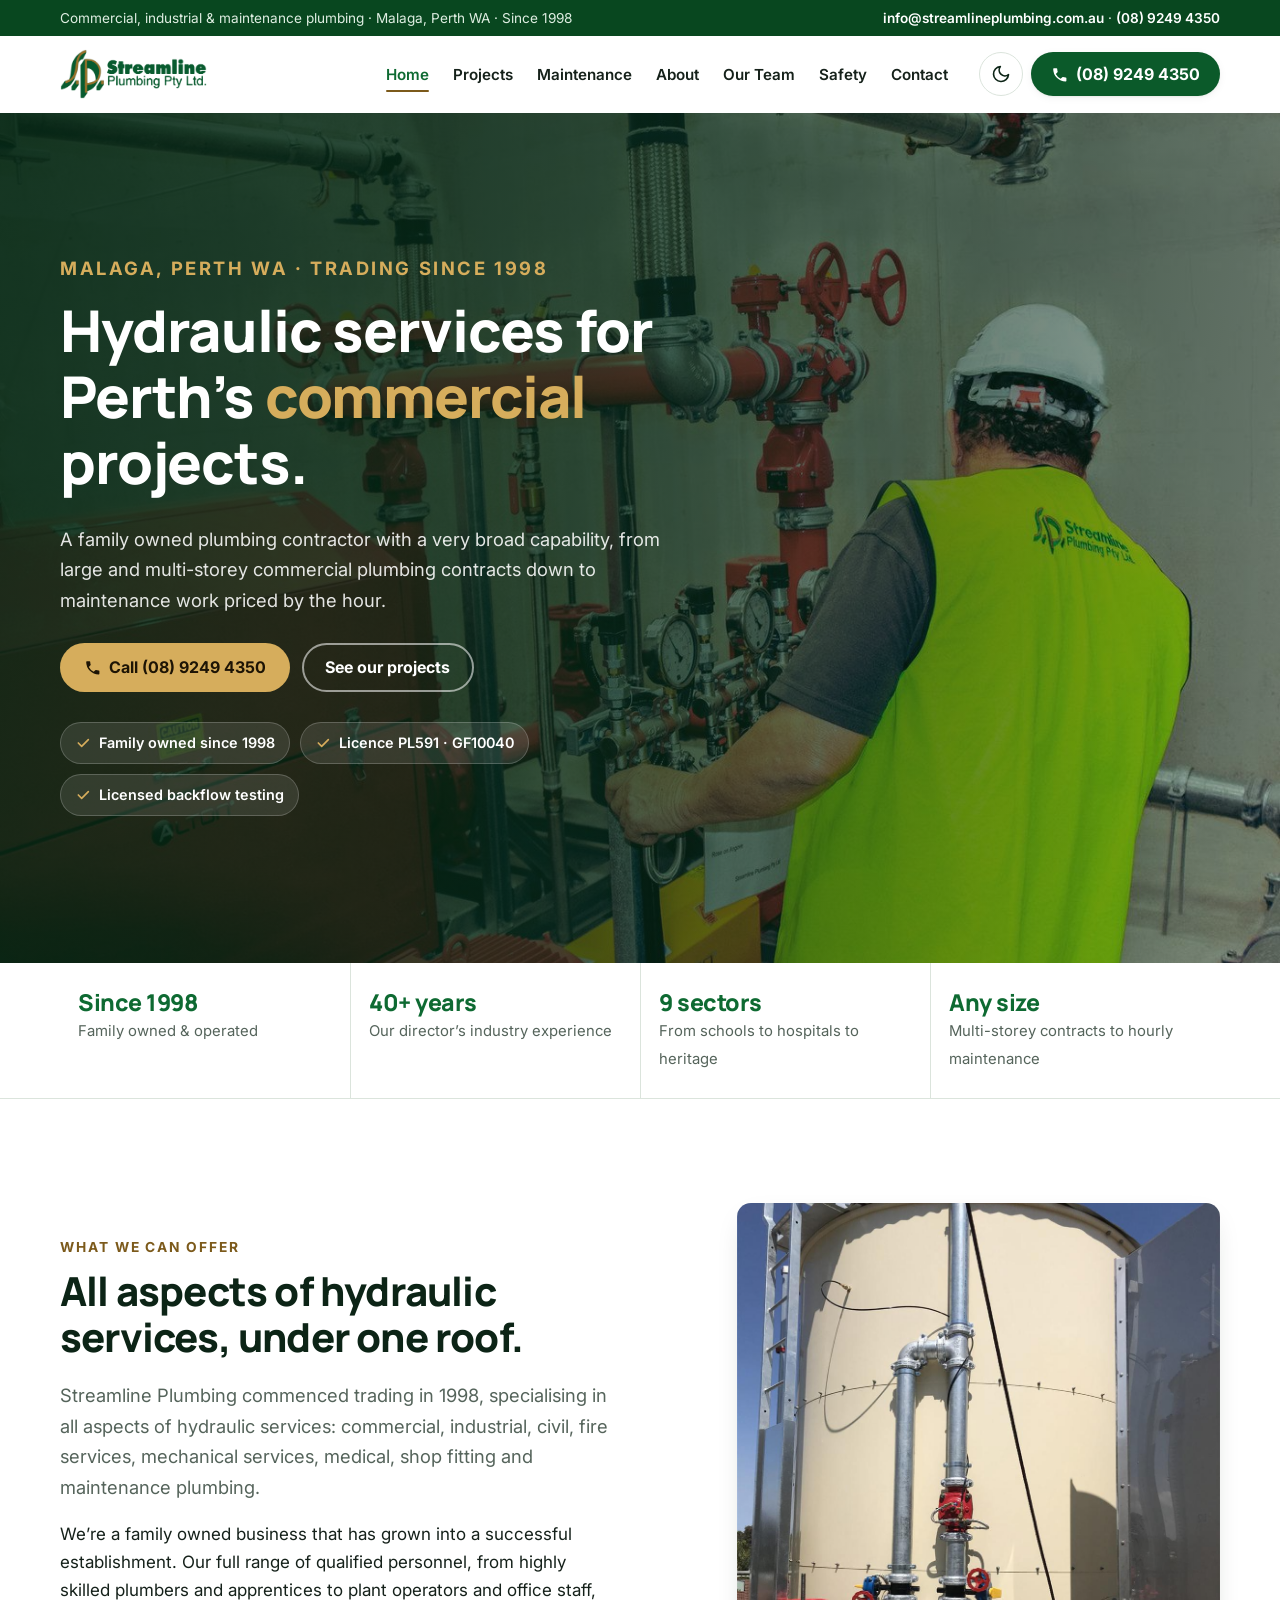
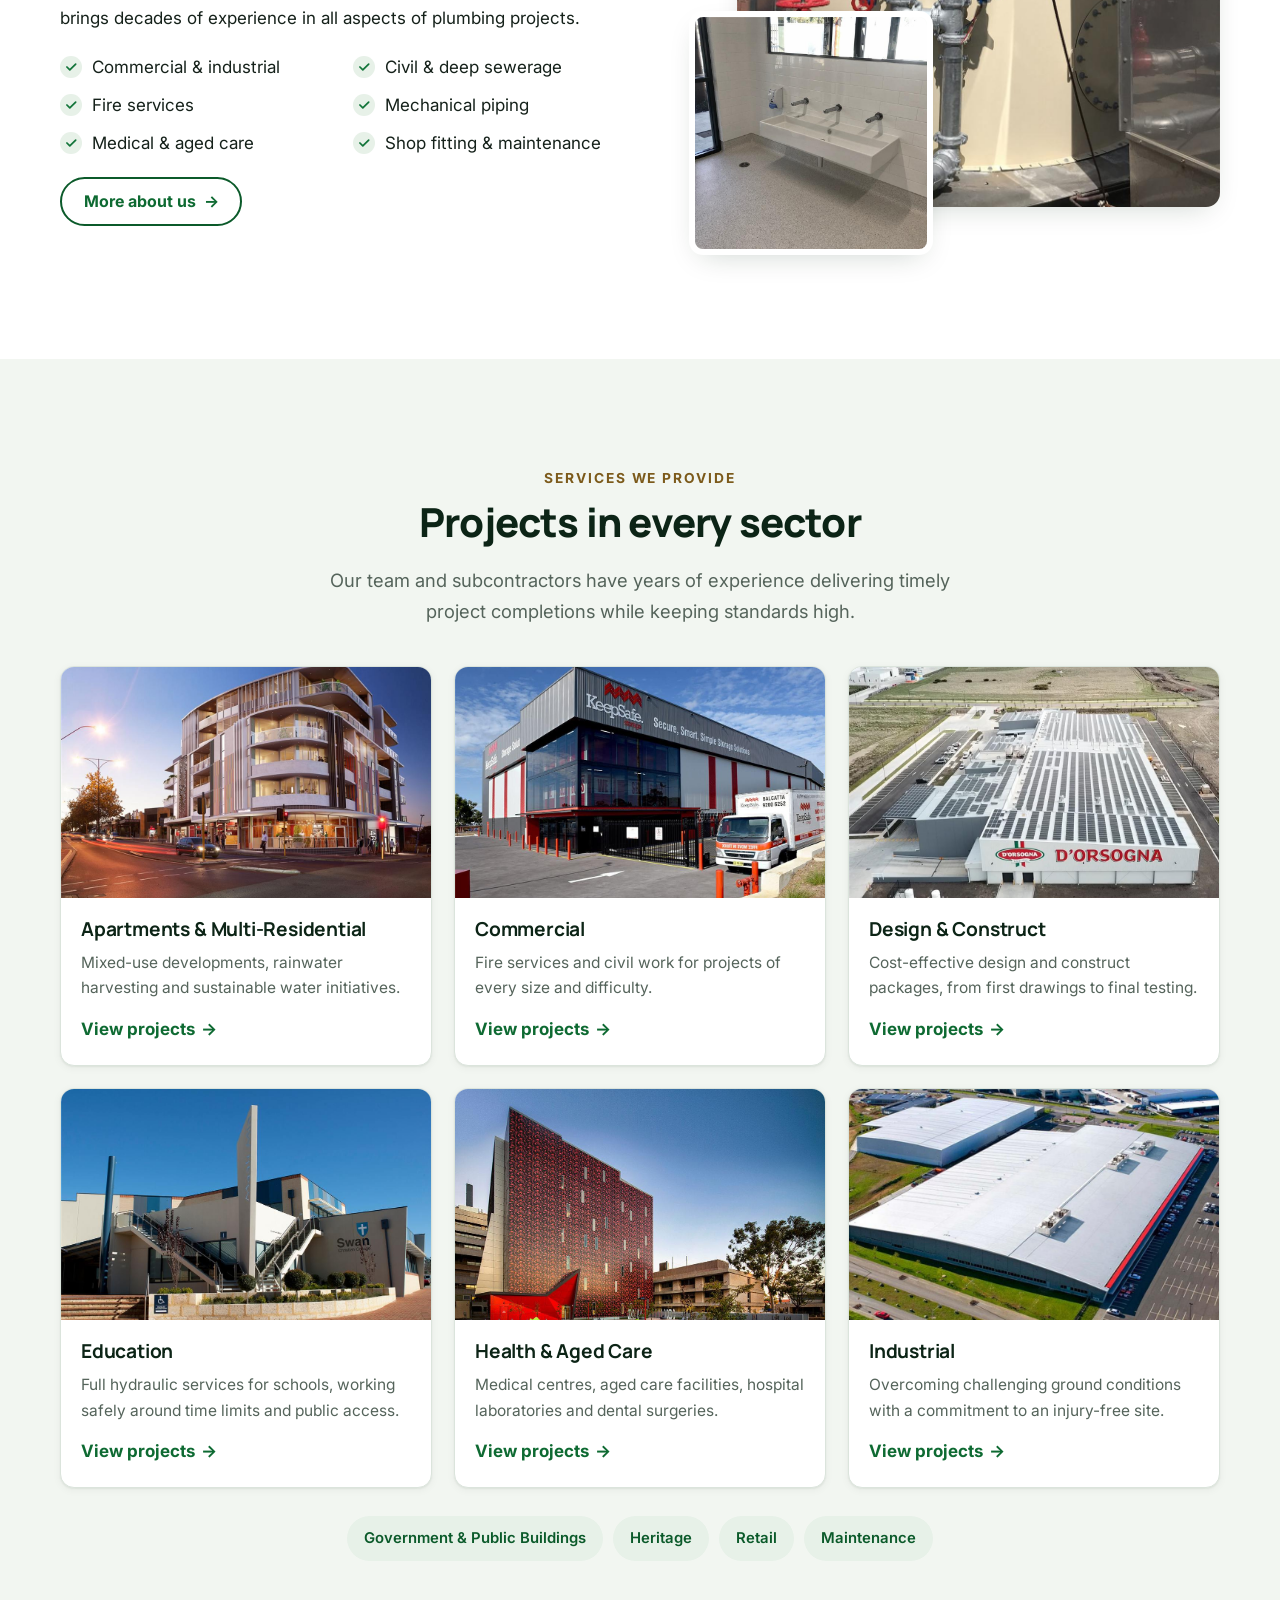
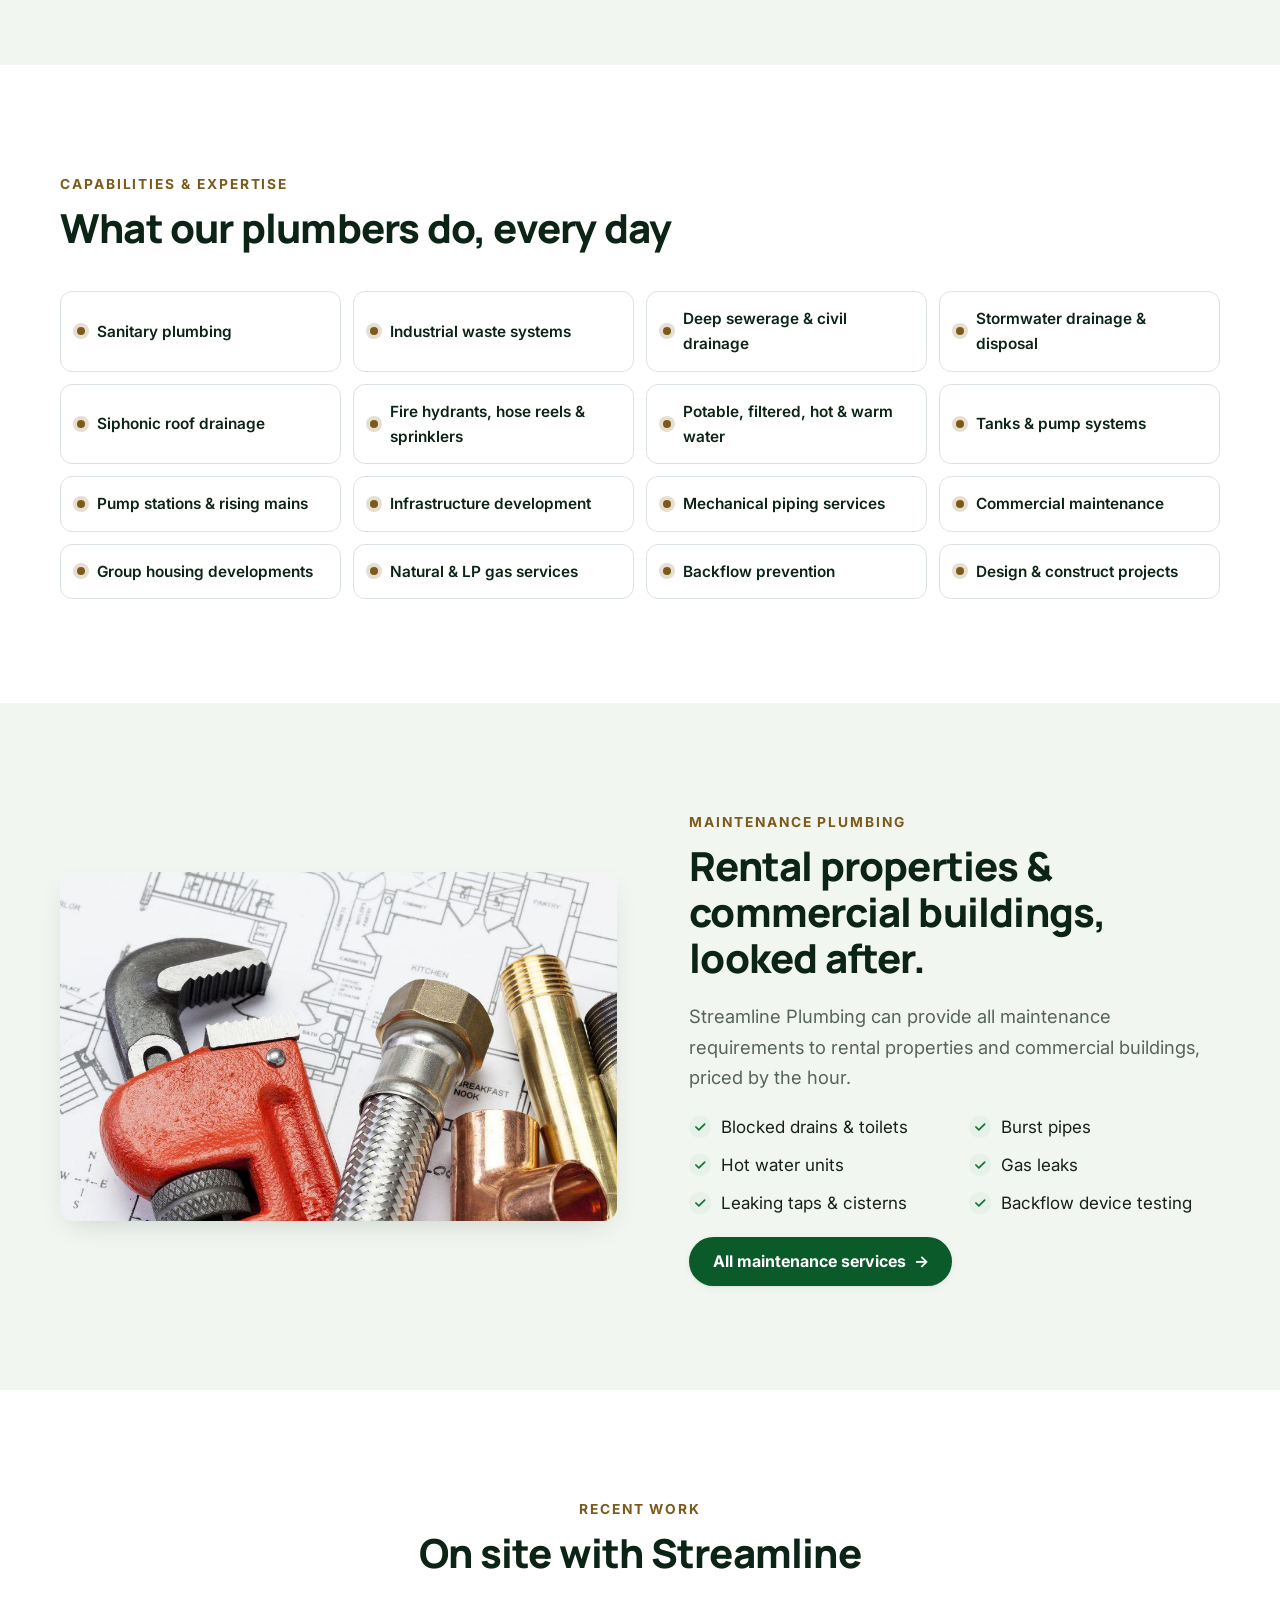
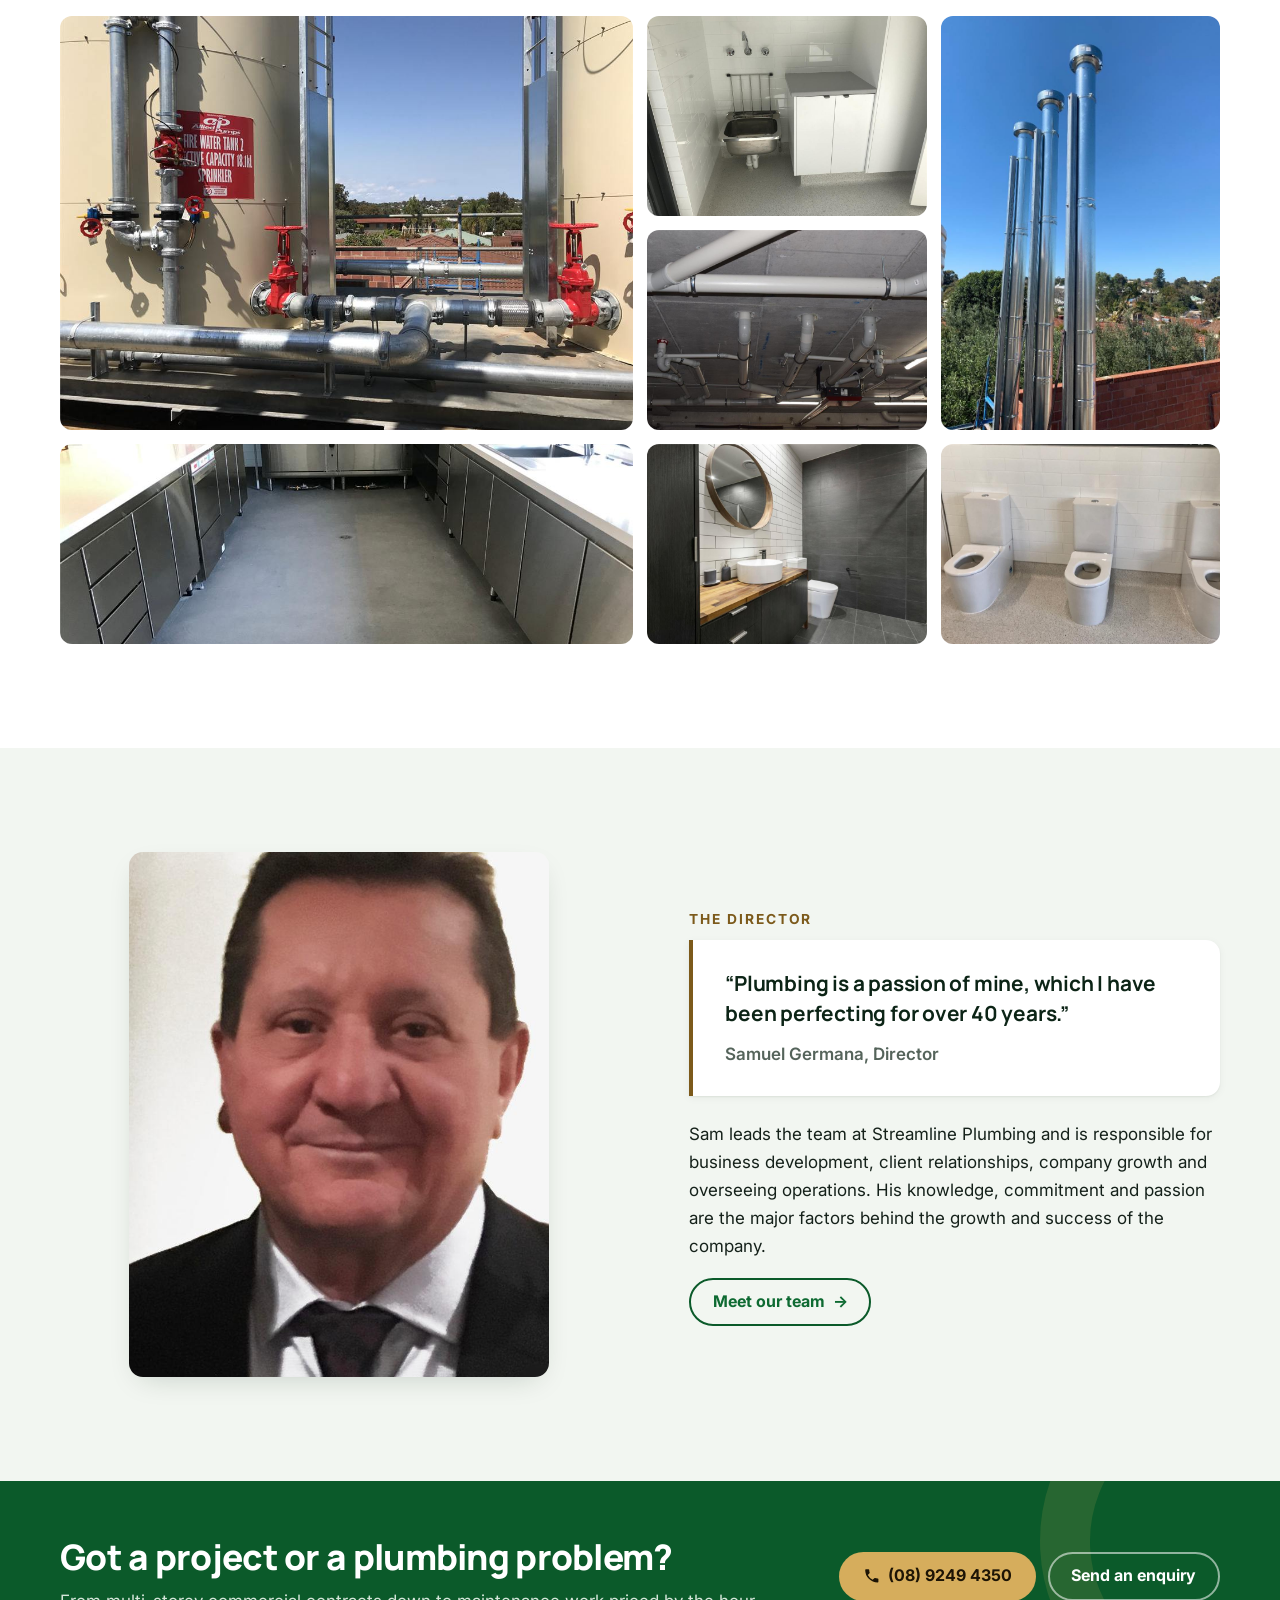
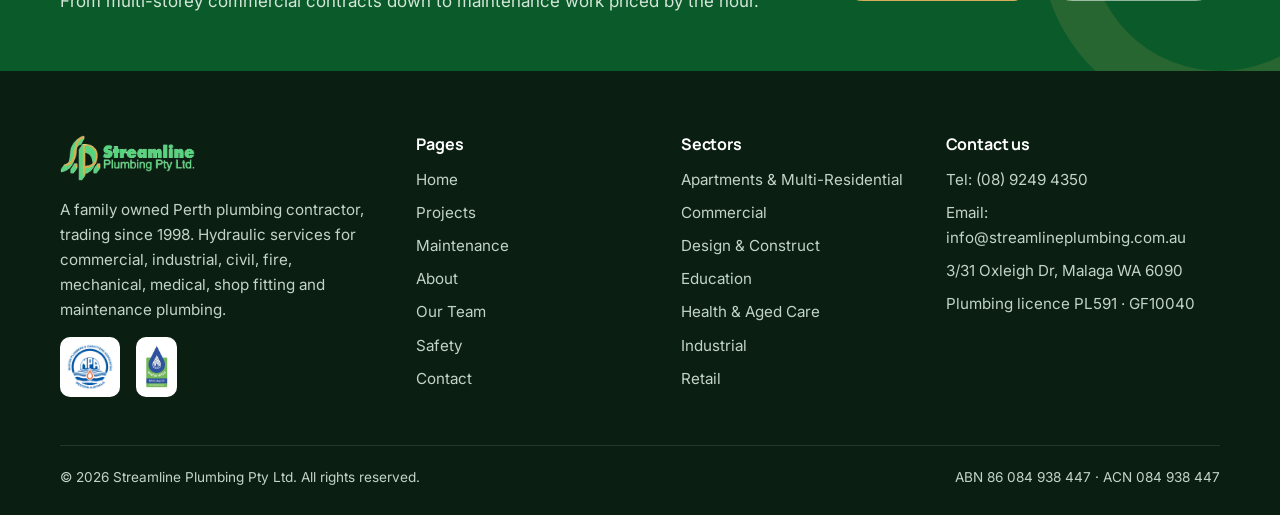
==== commit fba31790: "Fix tap targets, contrast, narrow phones and headings; add noindex; correct README claims" ====
--- a/index.html
+++ b/index.html
@@ -3,6 +3,7 @@
 <head>
   <meta charset="utf-8">
   <meta name="viewport" content="width=device-width, initial-scale=1">
+  <meta name="robots" content="noindex">
   <title>Streamline Plumbing | Commercial, Industrial &amp; Maintenance Plumbers, Malaga Perth</title>
   <meta name="description" content="Streamline Plumbing is a family owned Perth plumbing contractor trading since 1998. Commercial, industrial, civil, fire services, health, education and maintenance plumbing. Call (08) 9249 4350.">
   <meta name="theme-color" content="#0b5a2a">
@@ -255,7 +256,7 @@
         </div>
       </div>
       <div>
-        <h4>Pages</h4>
+        <h3>Pages</h3>
         <ul>
           <li><a href="index.html">Home</a></li>
           <li><a href="projects.html">Projects</a></li>
@@ -267,7 +268,7 @@
         </ul>
       </div>
       <div>
-        <h4>Sectors</h4>
+        <h3>Sectors</h3>
         <ul>
           <li><a href="projects.html#apartments">Apartments &amp; Multi-Residential</a></li>
           <li><a href="projects.html#commercial">Commercial</a></li>
@@ -279,7 +280,7 @@
         </ul>
       </div>
       <div>
-        <h4>Contact us</h4>
+        <h3>Contact us</h3>
         <ul>
           <li>Tel: <a href="tel:+61892494350">(08) 9249 4350</a></li>
           <li>Email: <a href="mailto:info@streamlineplumbing.com.au">info@streamlineplumbing.com.au</a></li>
--- a/css/style.css
+++ b/css/style.css
@@ -427,7 +427,7 @@
 .footer-grid { display: grid; grid-template-columns: 1.4fr 1fr 1fr 1.2fr; gap: 36px; }
 @media (max-width: 900px) { .footer-grid { grid-template-columns: 1fr 1fr; } }
 @media (max-width: 560px) { .footer-grid { grid-template-columns: 1fr; } }
-.site-footer h4 { color: var(--footer-head); font-size: 1rem; margin-bottom: 14px; }
+.site-footer h3 { color: var(--footer-head); font-size: 1rem; margin-bottom: 14px; }
 .site-footer ul { list-style: none; padding: 0; margin: 0; display: grid; gap: 8px; }
 .site-footer a { color: var(--footer-text); text-decoration: none; transition: color var(--fast) ease-out; }
 .site-footer a:hover { color: #fff; text-decoration: underline; }
@@ -472,3 +472,22 @@
   .js .reveal { opacity: 1; transform: none; }
   .media:hover img, .card:hover .card-img img, .gallery figure:hover img { transform: none; }
 }
+
+/* ---------- Spec fixes, 25 Nov 2026: tap targets, readable text, narrow phones ---------- */
+.vh-h { position: absolute; width: 1px; height: 1px; margin: -1px; padding: 0; overflow: hidden; clip-path: inset(50%); white-space: nowrap; border: 0; }
+@media (max-width: 900px) {
+  .site-footer a:not(.btn):not(:has(img, svg)) { display: inline-block; min-width: 44px; padding-top: 11px; padding-bottom: 11px; }
+  .site-footer ul { gap: 0; }
+  .site-footer li { margin-bottom: 0; padding-top: 0; padding-bottom: 0; align-items: center; }
+  .contact-list a { display: inline-block; padding-top: 11px; padding-bottom: 11px; }
+  .topbar a { display: inline-block; min-height: 44px; line-height: 44px; margin: -6px 0; }
+  .topbar .container { padding-top: 6px; padding-bottom: 6px; align-items: center; }
+}
+:root { --gold: #7c5a1b; }
+[data-theme="dark"] { --gold: #d6ad5c; }
+.eyebrow, .sector h3.sub { font-size: .86rem; }
+.sector-nav .pills a { display: inline-flex; align-items: center; min-height: 44px; }
+.brand { min-height: 44px; }
+.call-btn, .header-actions .btn { min-height: 44px; }
+@media (max-width: 640px) { .theme-toggle, .menu-toggle { width: 44px; height: 44px; } }
+@media (max-width: 380px) { .site-header .container { gap: 8px; padding-left: 12px; padding-right: 12px; } .header-actions { gap: 6px; } }
